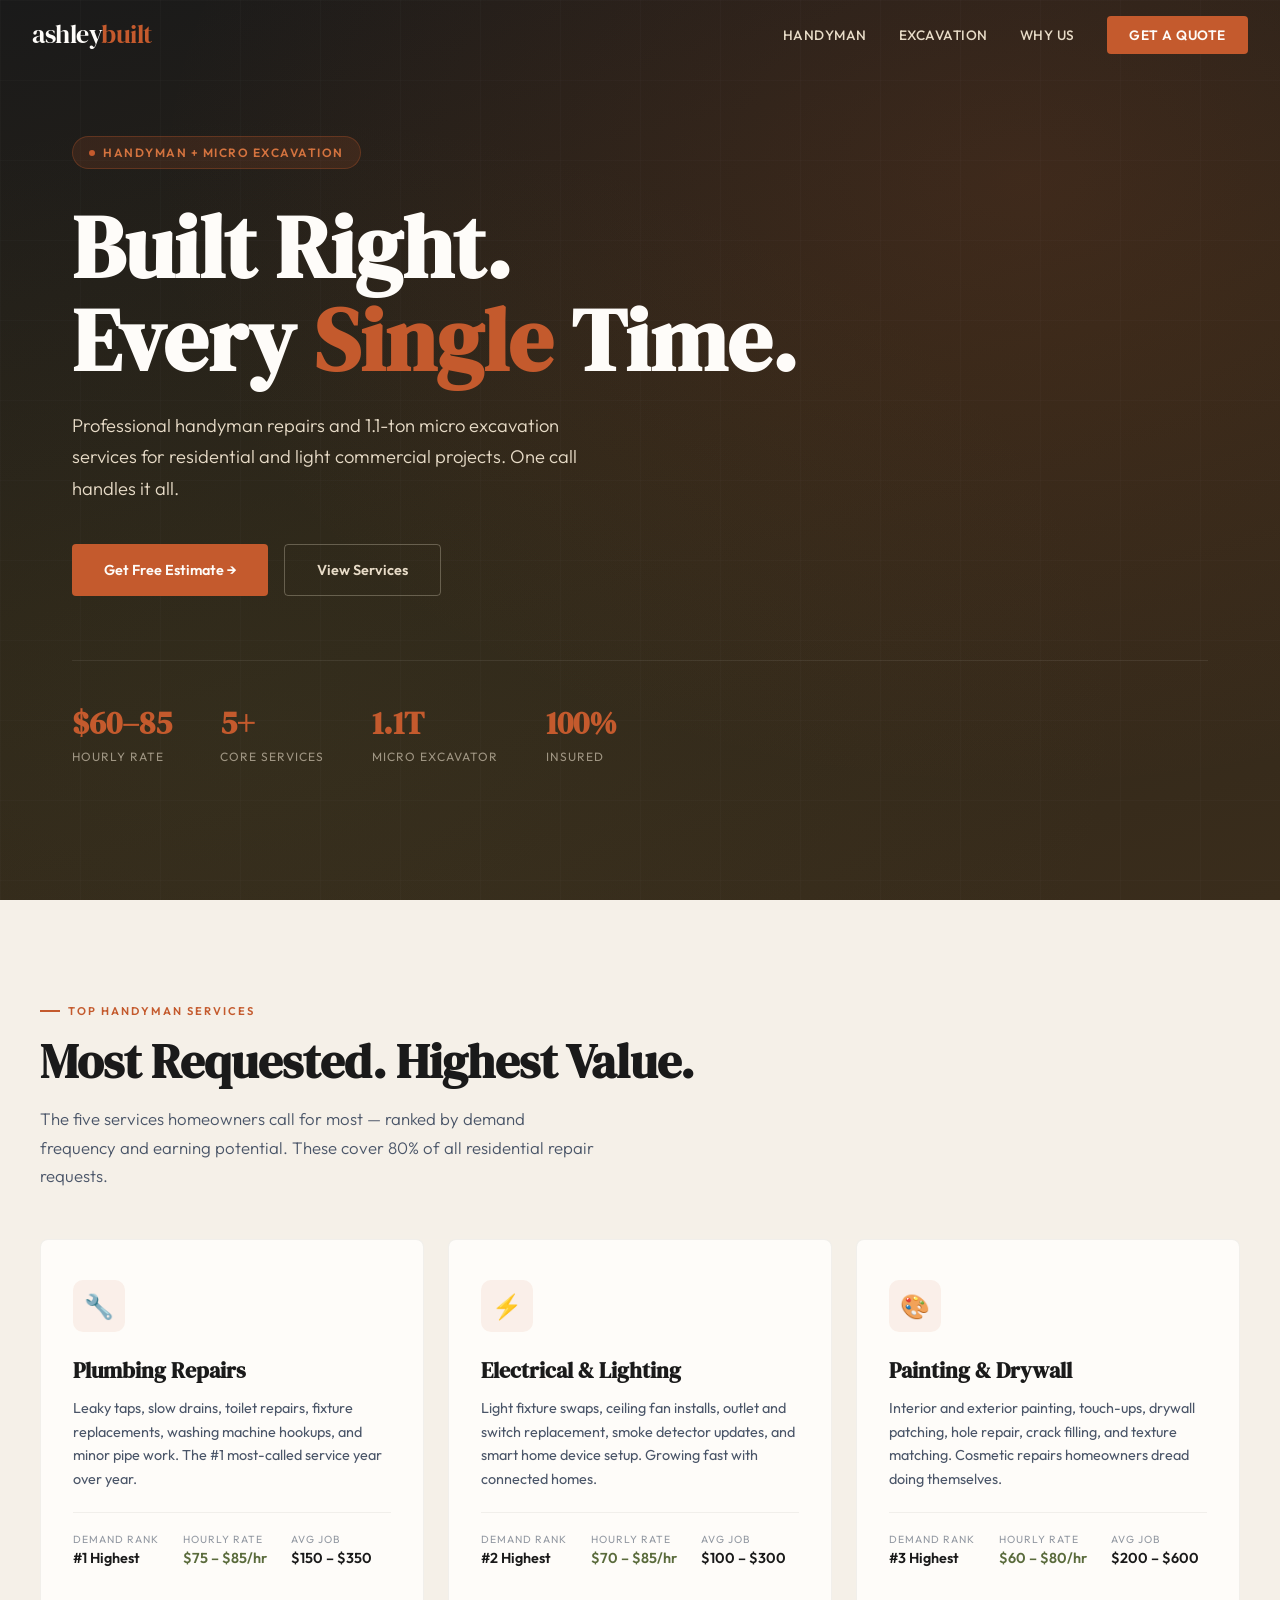
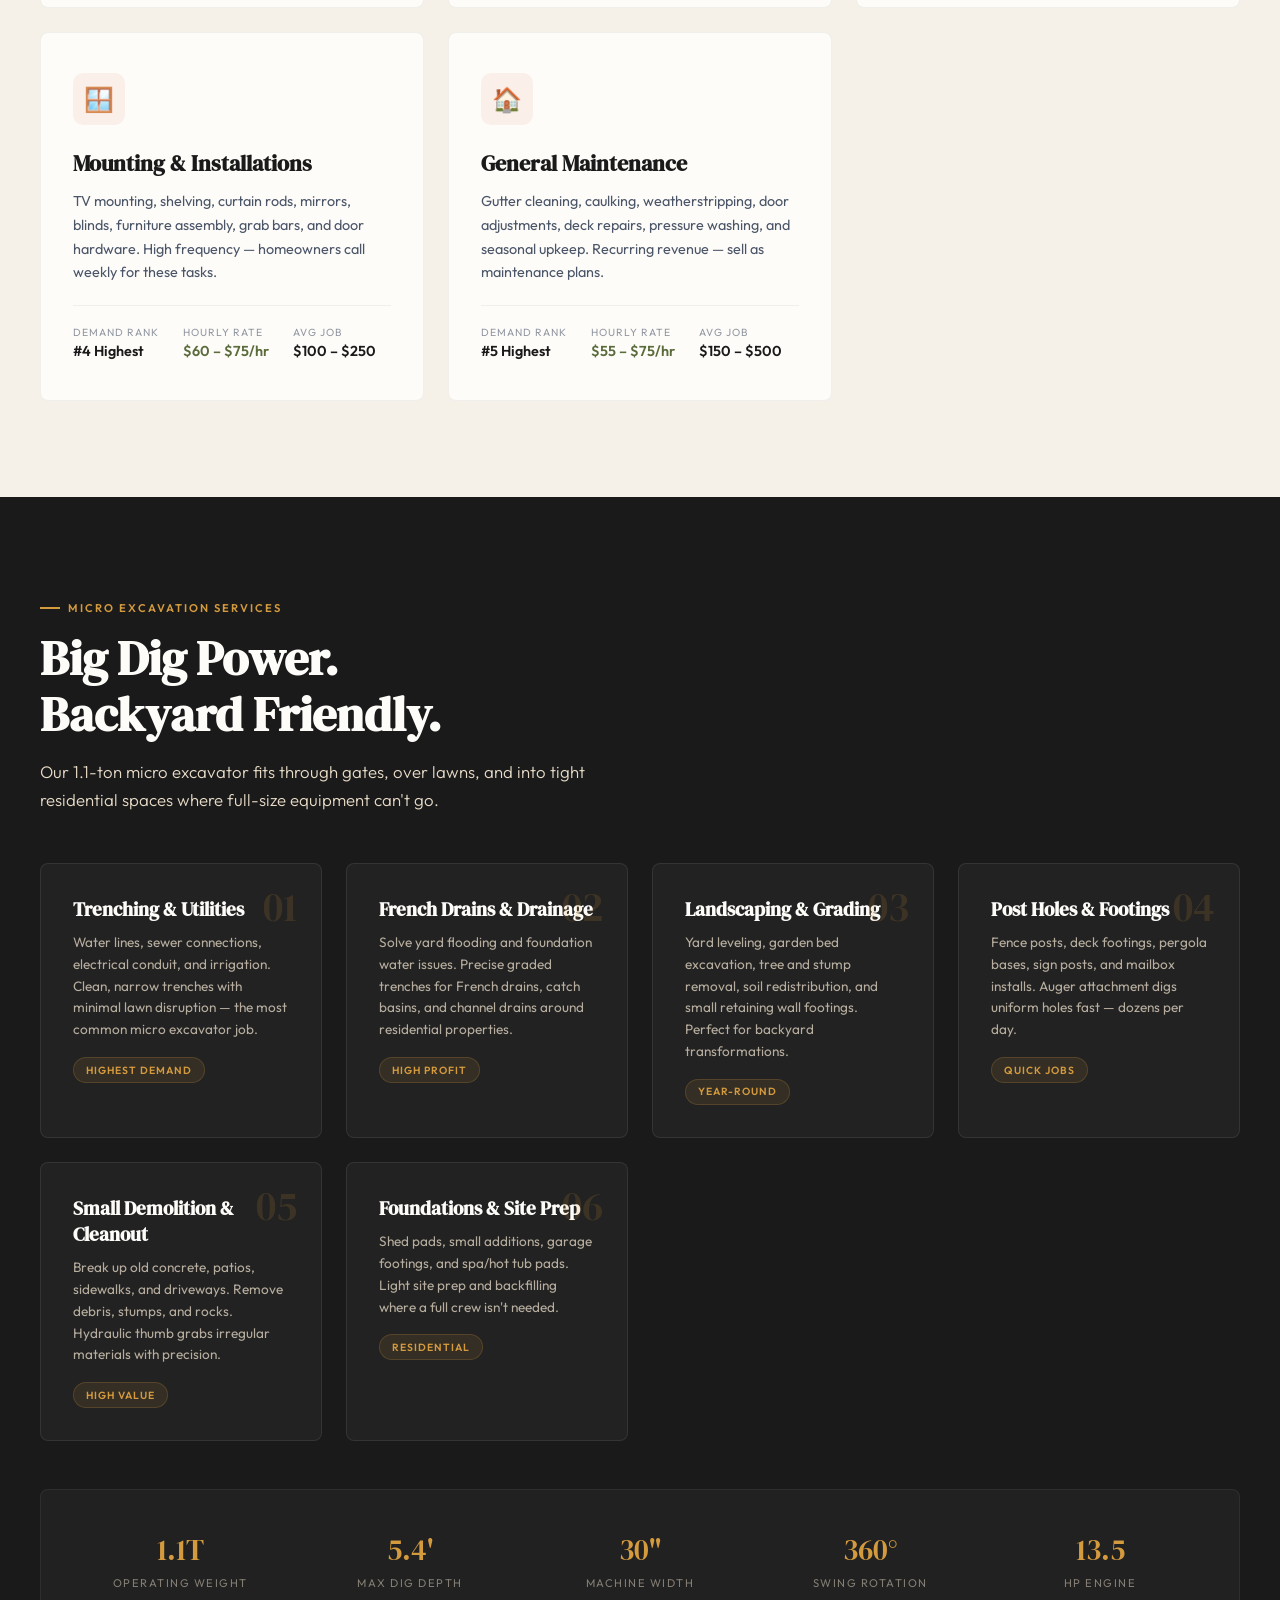
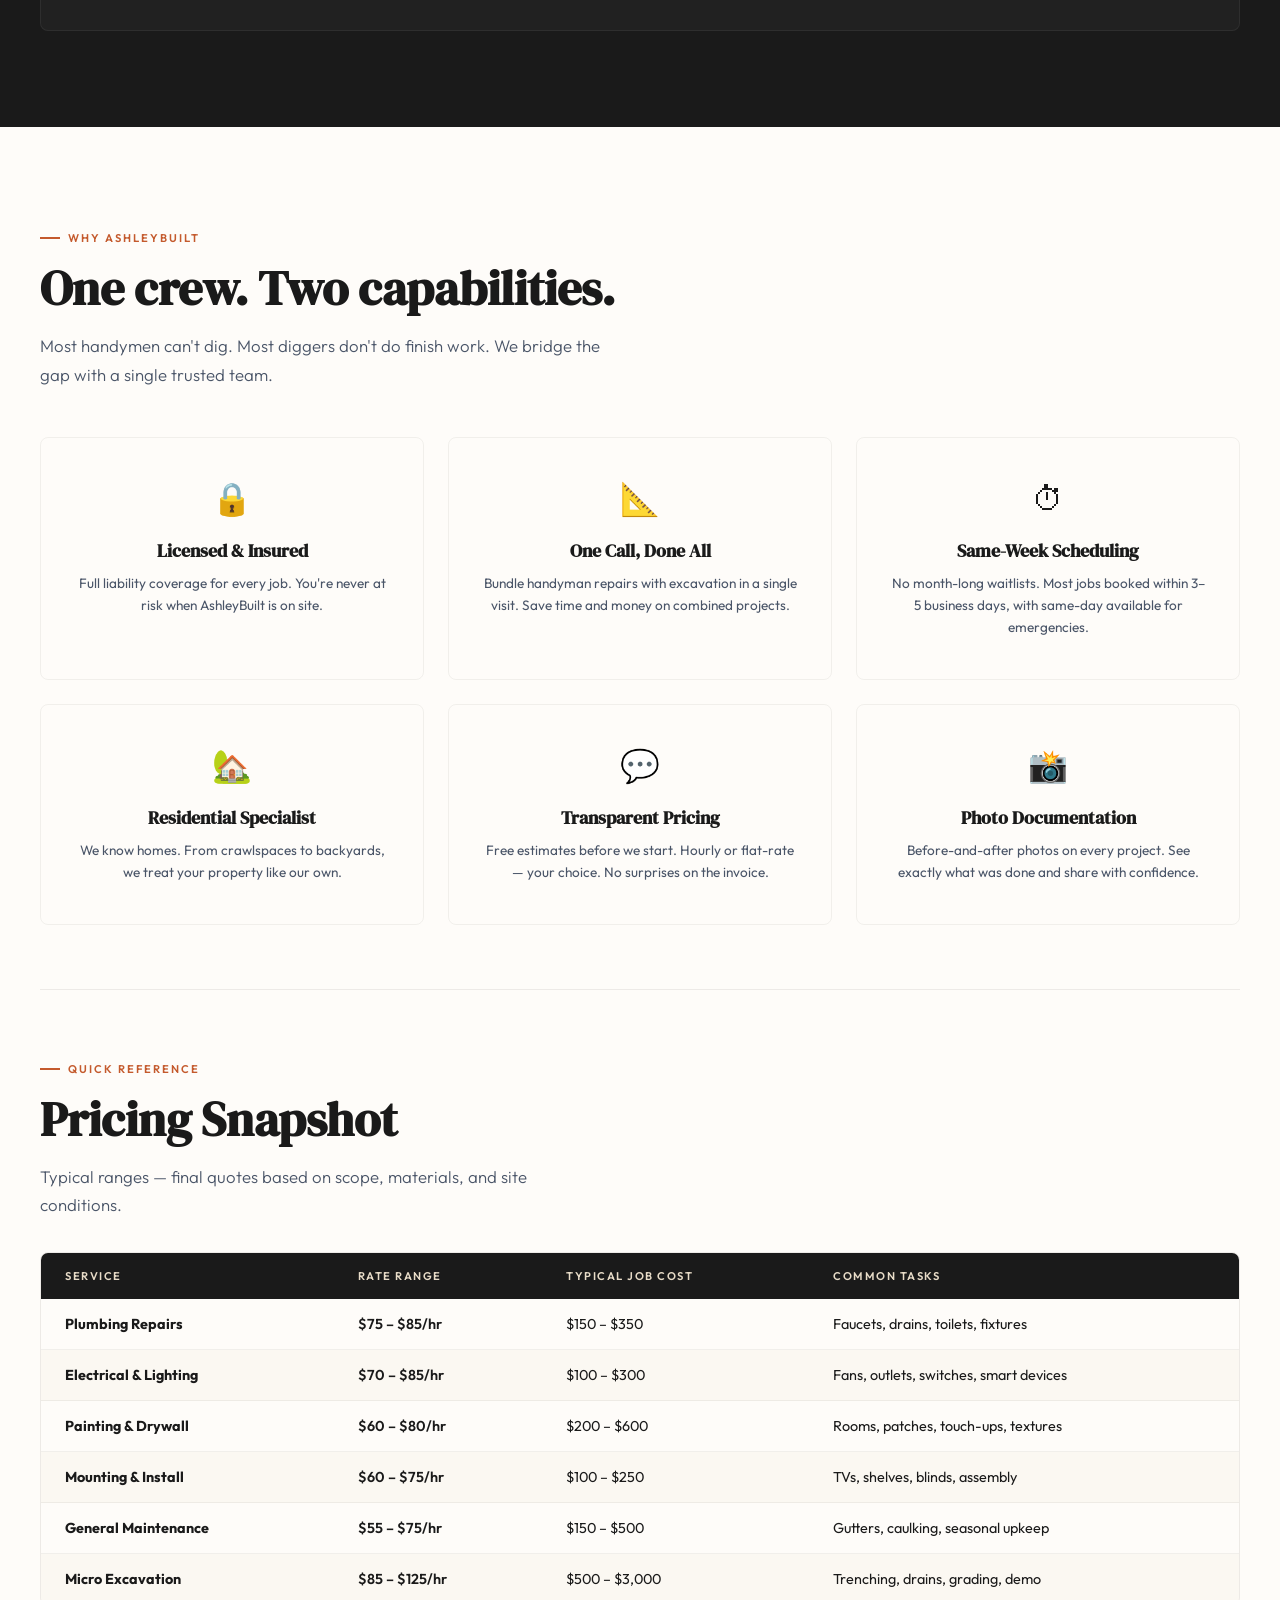
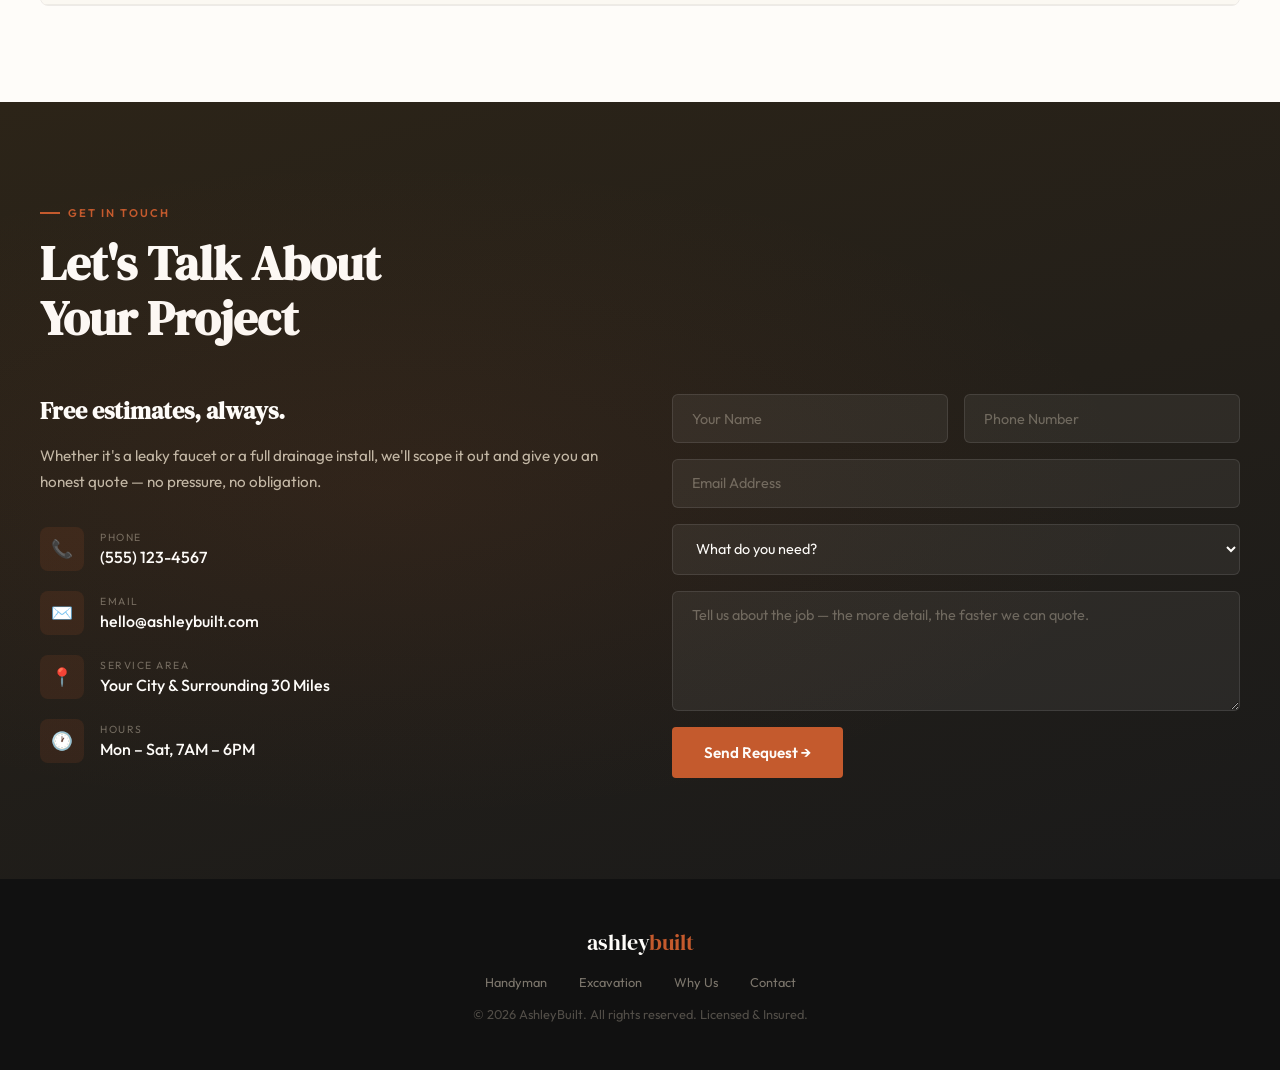
==== ashleybuilt-website.html @ 00ec0754 "Create ashleybuilt-website.html" ====
<!DOCTYPE html>
<html lang="en">
<head>
<meta charset="UTF-8">
<meta name="viewport" content="width=device-width, initial-scale=1.0">
<title>AshleyBuilt — Handyman & Micro Excavation</title>
<link rel="preconnect" href="https://fonts.googleapis.com">
<link href="https://fonts.googleapis.com/css2?family=DM+Serif+Display&family=Outfit:wght@300;400;500;600;700&display=swap" rel="stylesheet">
<style>
:root {
  --coal: #1a1a1a;
  --bark: #2c2418;
  --sand: #e8dcc8;
  --cream: #f5f0e8;
  --rust: #c45a2d;
  --rust-light: #d4733f;
  --olive: #5a6b3c;
  --olive-light: #6d8047;
  --slate: #4a5568;
  --white: #fefcf9;
  --amber: #d49a3e;
}

* { margin: 0; padding: 0; box-sizing: border-box; }

html { scroll-behavior: smooth; }

body {
  font-family: 'Outfit', sans-serif;
  background: var(--white);
  color: var(--coal);
  overflow-x: hidden;
}

/* ─── NAV ─── */
nav {
  position: fixed;
  top: 0;
  left: 0;
  right: 0;
  z-index: 100;
  padding: 1rem 2rem;
  display: flex;
  justify-content: space-between;
  align-items: center;
  transition: all 0.4s ease;
  background: transparent;
}
nav.scrolled {
  background: rgba(26,26,26,0.95);
  backdrop-filter: blur(12px);
  padding: 0.7rem 2rem;
  box-shadow: 0 2px 20px rgba(0,0,0,0.3);
}
.logo {
  font-family: 'DM Serif Display', serif;
  font-size: 1.6rem;
  color: var(--white);
  text-decoration: none;
  letter-spacing: -0.5px;
}
.logo span { color: var(--rust); }
.nav-links {
  display: flex;
  gap: 2rem;
  list-style: none;
  align-items: center;
}
.nav-links a {
  color: var(--sand);
  text-decoration: none;
  font-size: 0.85rem;
  font-weight: 500;
  letter-spacing: 0.5px;
  text-transform: uppercase;
  transition: color 0.3s;
  position: relative;
}
.nav-links a::after {
  content: '';
  position: absolute;
  bottom: -4px;
  left: 0;
  width: 0;
  height: 2px;
  background: var(--rust);
  transition: width 0.3s;
}
.nav-links a:hover::after { width: 100%; }
.nav-links a:hover { color: var(--white); }
.nav-cta {
  background: var(--rust) !important;
  color: var(--white) !important;
  padding: 0.6rem 1.4rem;
  border-radius: 4px;
  font-weight: 600 !important;
  transition: background 0.3s !important;
}
.nav-cta:hover { background: var(--rust-light) !important; }
.nav-cta::after { display: none !important; }

.mobile-toggle {
  display: none;
  flex-direction: column;
  gap: 5px;
  cursor: pointer;
  z-index: 101;
}
.mobile-toggle span {
  width: 26px;
  height: 2px;
  background: var(--white);
  transition: all 0.3s;
}

/* ─── HERO ─── */
.hero {
  min-height: 100vh;
  background: linear-gradient(165deg, var(--coal) 0%, var(--bark) 50%, #3a2d1c 100%);
  display: flex;
  align-items: center;
  position: relative;
  overflow: hidden;
}
.hero::before {
  content: '';
  position: absolute;
  top: 0; left: 0; right: 0; bottom: 0;
  background:
    radial-gradient(ellipse at 80% 20%, rgba(196,90,45,0.15) 0%, transparent 60%),
    radial-gradient(ellipse at 20% 80%, rgba(90,107,60,0.1) 0%, transparent 60%);
}
.hero-grid-bg {
  position: absolute;
  top: 0; left: 0; right: 0; bottom: 0;
  background-image:
    linear-gradient(rgba(255,255,255,0.015) 1px, transparent 1px),
    linear-gradient(90deg, rgba(255,255,255,0.015) 1px, transparent 1px);
  background-size: 80px 80px;
}
.hero-content {
  position: relative;
  z-index: 2;
  max-width: 1200px;
  margin: 0 auto;
  padding: 0 2rem;
  width: 100%;
}
.hero-tag {
  display: inline-flex;
  align-items: center;
  gap: 0.5rem;
  background: rgba(196,90,45,0.15);
  border: 1px solid rgba(196,90,45,0.3);
  color: var(--rust-light);
  padding: 0.5rem 1rem;
  border-radius: 100px;
  font-size: 0.75rem;
  font-weight: 600;
  text-transform: uppercase;
  letter-spacing: 1.5px;
  margin-bottom: 2rem;
  animation: fadeUp 0.8s ease both;
}
.hero-tag::before {
  content: '';
  width: 6px;
  height: 6px;
  background: var(--rust);
  border-radius: 50%;
  animation: pulse 2s infinite;
}
@keyframes pulse {
  0%, 100% { opacity: 1; }
  50% { opacity: 0.4; }
}
.hero h1 {
  font-family: 'DM Serif Display', serif;
  font-size: clamp(3rem, 7vw, 5.5rem);
  color: var(--white);
  line-height: 1.05;
  margin-bottom: 1.5rem;
  animation: fadeUp 0.8s ease 0.15s both;
}
.hero h1 em {
  font-style: normal;
  color: var(--rust);
  position: relative;
}
.hero-sub {
  font-size: 1.15rem;
  color: var(--sand);
  max-width: 520px;
  line-height: 1.7;
  font-weight: 300;
  margin-bottom: 2.5rem;
  animation: fadeUp 0.8s ease 0.3s both;
}
.hero-actions {
  display: flex;
  gap: 1rem;
  flex-wrap: wrap;
  animation: fadeUp 0.8s ease 0.45s both;
}
.btn {
  padding: 1rem 2rem;
  border: none;
  border-radius: 4px;
  font-family: 'Outfit', sans-serif;
  font-size: 0.9rem;
  font-weight: 600;
  cursor: pointer;
  text-decoration: none;
  display: inline-flex;
  align-items: center;
  gap: 0.5rem;
  transition: all 0.3s;
}
.btn-primary {
  background: var(--rust);
  color: var(--white);
}
.btn-primary:hover { background: var(--rust-light); transform: translateY(-2px); }
.btn-outline {
  background: transparent;
  color: var(--sand);
  border: 1px solid rgba(232,220,200,0.3);
}
.btn-outline:hover { border-color: var(--sand); background: rgba(232,220,200,0.06); }

.hero-stats {
  display: flex;
  gap: 3rem;
  margin-top: 4rem;
  padding-top: 2.5rem;
  border-top: 1px solid rgba(255,255,255,0.08);
  animation: fadeUp 0.8s ease 0.6s both;
}
.hero-stat h3 {
  font-family: 'DM Serif Display', serif;
  font-size: 2rem;
  color: var(--rust);
}
.hero-stat p {
  font-size: 0.75rem;
  color: rgba(232,220,200,0.6);
  text-transform: uppercase;
  letter-spacing: 1px;
  margin-top: 0.25rem;
}

@keyframes fadeUp {
  from { opacity: 0; transform: translateY(30px); }
  to { opacity: 1; transform: translateY(0); }
}

/* ─── SECTION BASE ─── */
section { padding: 6rem 2rem; }
.container { max-width: 1200px; margin: 0 auto; }
.section-tag {
  display: inline-flex;
  align-items: center;
  gap: 0.5rem;
  font-size: 0.7rem;
  font-weight: 600;
  letter-spacing: 2px;
  text-transform: uppercase;
  color: var(--rust);
  margin-bottom: 1rem;
}
.section-tag::before {
  content: '';
  width: 20px;
  height: 2px;
  background: var(--rust);
}
.section-title {
  font-family: 'DM Serif Display', serif;
  font-size: clamp(2rem, 4vw, 3rem);
  color: var(--coal);
  margin-bottom: 1rem;
  line-height: 1.15;
}
.section-subtitle {
  font-size: 1.05rem;
  color: var(--slate);
  max-width: 560px;
  line-height: 1.7;
  font-weight: 300;
}

/* ─── PAGE 2: HANDYMAN SERVICES ─── */
#handyman { background: var(--cream); }
.services-grid {
  display: grid;
  grid-template-columns: repeat(auto-fit, minmax(340px, 1fr));
  gap: 1.5rem;
  margin-top: 3rem;
}
.service-card {
  background: var(--white);
  border-radius: 8px;
  padding: 2.5rem 2rem;
  border: 1px solid rgba(44,36,24,0.06);
  transition: all 0.4s ease;
  position: relative;
  overflow: hidden;
}
.service-card::before {
  content: '';
  position: absolute;
  top: 0;
  left: 0;
  width: 4px;
  height: 0;
  background: var(--rust);
  transition: height 0.4s ease;
}
.service-card:hover::before { height: 100%; }
.service-card:hover {
  transform: translateY(-4px);
  box-shadow: 0 12px 40px rgba(44,36,24,0.08);
}
.service-icon {
  width: 52px;
  height: 52px;
  background: rgba(196,90,45,0.08);
  border-radius: 10px;
  display: flex;
  align-items: center;
  justify-content: center;
  font-size: 1.5rem;
  margin-bottom: 1.5rem;
}
.service-card h3 {
  font-family: 'DM Serif Display', serif;
  font-size: 1.35rem;
  margin-bottom: 0.75rem;
  color: var(--coal);
}
.service-card p {
  font-size: 0.9rem;
  color: var(--slate);
  line-height: 1.65;
  margin-bottom: 1.25rem;
}
.service-meta {
  display: flex;
  gap: 1.5rem;
  padding-top: 1.25rem;
  border-top: 1px solid rgba(44,36,24,0.06);
  flex-wrap: wrap;
}
.service-meta-item {
  display: flex;
  flex-direction: column;
}
.service-meta-item .label {
  font-size: 0.65rem;
  text-transform: uppercase;
  letter-spacing: 1px;
  color: rgba(74,85,104,0.6);
  margin-bottom: 0.2rem;
}
.service-meta-item .value {
  font-weight: 600;
  font-size: 0.9rem;
  color: var(--coal);
}
.service-meta-item .value.highlight {
  color: var(--olive);
}

/* ─── PAGE 3: EXCAVATION ─── */
#excavation { background: var(--coal); }
#excavation .section-tag { color: var(--amber); }
#excavation .section-tag::before { background: var(--amber); }
#excavation .section-title { color: var(--white); }
#excavation .section-subtitle { color: var(--sand); }

.excavation-grid {
  display: grid;
  grid-template-columns: repeat(auto-fit, minmax(280px, 1fr));
  gap: 1.5rem;
  margin-top: 3rem;
}
.exc-card {
  background: rgba(255,255,255,0.04);
  border: 1px solid rgba(255,255,255,0.08);
  border-radius: 8px;
  padding: 2rem;
  transition: all 0.4s ease;
  position: relative;
}
.exc-card:hover {
  background: rgba(255,255,255,0.07);
  border-color: rgba(212,154,62,0.3);
  transform: translateY(-3px);
}
.exc-card .exc-num {
  font-family: 'DM Serif Display', serif;
  font-size: 2.5rem;
  color: rgba(212,154,62,0.15);
  position: absolute;
  top: 1rem;
  right: 1.5rem;
}
.exc-card h3 {
  font-family: 'DM Serif Display', serif;
  font-size: 1.2rem;
  color: var(--white);
  margin-bottom: 0.65rem;
}
.exc-card p {
  font-size: 0.85rem;
  color: var(--sand);
  line-height: 1.6;
  opacity: 0.75;
  margin-bottom: 1rem;
}
.exc-tag {
  display: inline-block;
  font-size: 0.65rem;
  font-weight: 600;
  text-transform: uppercase;
  letter-spacing: 1px;
  color: var(--amber);
  background: rgba(212,154,62,0.1);
  padding: 0.35rem 0.75rem;
  border-radius: 100px;
  border: 1px solid rgba(212,154,62,0.2);
}
.machine-specs {
  margin-top: 3rem;
  background: rgba(255,255,255,0.03);
  border: 1px solid rgba(255,255,255,0.06);
  border-radius: 8px;
  padding: 2.5rem;
  display: grid;
  grid-template-columns: repeat(auto-fit, minmax(160px, 1fr));
  gap: 2rem;
}
.spec-item { text-align: center; }
.spec-item .spec-val {
  font-family: 'DM Serif Display', serif;
  font-size: 1.8rem;
  color: var(--amber);
  margin-bottom: 0.35rem;
}
.spec-item .spec-label {
  font-size: 0.7rem;
  text-transform: uppercase;
  letter-spacing: 1.5px;
  color: rgba(232,220,200,0.5);
}

/* ─── PAGE 4: WHY US ─── */
#why { background: var(--white); }
.why-grid {
  display: grid;
  grid-template-columns: repeat(3, 1fr);
  gap: 1.5rem;
  margin-top: 3rem;
}
.why-card {
  padding: 2.5rem 2rem;
  border-radius: 8px;
  border: 1px solid rgba(44,36,24,0.06);
  text-align: center;
  transition: all 0.3s;
}
.why-card:hover {
  border-color: rgba(196,90,45,0.15);
  box-shadow: 0 8px 30px rgba(44,36,24,0.05);
}
.why-icon {
  font-size: 2rem;
  margin-bottom: 1.25rem;
}
.why-card h3 {
  font-family: 'DM Serif Display', serif;
  font-size: 1.15rem;
  margin-bottom: 0.65rem;
}
.why-card p {
  font-size: 0.85rem;
  color: var(--slate);
  line-height: 1.6;
}

/* ─── PRICING SNAPSHOT ─── */
.pricing-row {
  margin-top: 4rem;
  padding-top: 4rem;
  border-top: 1px solid rgba(44,36,24,0.08);
}
.pricing-table {
  width: 100%;
  border-collapse: separate;
  border-spacing: 0;
  margin-top: 2rem;
  border-radius: 8px;
  overflow: hidden;
  border: 1px solid rgba(44,36,24,0.08);
}
.pricing-table thead {
  background: var(--coal);
}
.pricing-table th {
  padding: 1rem 1.5rem;
  color: var(--sand);
  font-size: 0.7rem;
  text-transform: uppercase;
  letter-spacing: 1.5px;
  font-weight: 600;
  text-align: left;
}
.pricing-table td {
  padding: 1rem 1.5rem;
  font-size: 0.9rem;
  border-bottom: 1px solid rgba(44,36,24,0.06);
  color: var(--coal);
}
.pricing-table tbody tr:nth-child(even) {
  background: rgba(232,220,200,0.15);
}
.pricing-table tbody tr:hover {
  background: rgba(196,90,45,0.04);
}
.price-val {
  font-weight: 600;
  color: var(--rust);
}

/* ─── PAGE 5: CONTACT ─── */
#contact {
  background: linear-gradient(165deg, var(--bark) 0%, var(--coal) 100%);
  position: relative;
}
#contact::before {
  content: '';
  position: absolute;
  top: 0; left: 0; right: 0; bottom: 0;
  background: radial-gradient(ellipse at 30% 50%, rgba(196,90,45,0.08) 0%, transparent 60%);
}
.contact-grid {
  display: grid;
  grid-template-columns: 1fr 1fr;
  gap: 4rem;
  position: relative;
  z-index: 2;
  margin-top: 3rem;
}
.contact-info h3 {
  font-family: 'DM Serif Display', serif;
  font-size: 1.5rem;
  color: var(--white);
  margin-bottom: 1rem;
}
.contact-info p {
  color: var(--sand);
  font-size: 0.95rem;
  line-height: 1.7;
  opacity: 0.8;
  margin-bottom: 2rem;
}
.contact-detail {
  display: flex;
  align-items: center;
  gap: 1rem;
  margin-bottom: 1.25rem;
}
.contact-detail-icon {
  width: 44px;
  height: 44px;
  background: rgba(196,90,45,0.12);
  border-radius: 8px;
  display: flex;
  align-items: center;
  justify-content: center;
  font-size: 1.1rem;
  flex-shrink: 0;
}
.contact-detail-text .cd-label {
  font-size: 0.65rem;
  text-transform: uppercase;
  letter-spacing: 1.5px;
  color: rgba(232,220,200,0.4);
}
.contact-detail-text .cd-value {
  color: var(--white);
  font-weight: 500;
  font-size: 1rem;
  margin-top: 0.15rem;
}
.contact-form {
  display: flex;
  flex-direction: column;
  gap: 1rem;
}
.form-row { display: flex; gap: 1rem; }
.form-row > * { flex: 1; }
.contact-form input,
.contact-form textarea,
.contact-form select {
  width: 100%;
  padding: 0.9rem 1.2rem;
  background: rgba(255,255,255,0.06);
  border: 1px solid rgba(255,255,255,0.1);
  border-radius: 6px;
  color: var(--white);
  font-family: 'Outfit', sans-serif;
  font-size: 0.9rem;
  transition: all 0.3s;
  outline: none;
}
.contact-form input::placeholder,
.contact-form textarea::placeholder {
  color: rgba(232,220,200,0.35);
}
.contact-form input:focus,
.contact-form textarea:focus,
.contact-form select:focus {
  border-color: var(--rust);
  background: rgba(255,255,255,0.08);
}
.contact-form textarea { min-height: 120px; resize: vertical; }
.contact-form select option { background: var(--coal); color: var(--white); }
.btn-submit {
  background: var(--rust);
  color: var(--white);
  border: none;
  padding: 1rem 2rem;
  border-radius: 4px;
  font-family: 'Outfit', sans-serif;
  font-size: 0.95rem;
  font-weight: 600;
  cursor: pointer;
  transition: all 0.3s;
  align-self: flex-start;
}
.btn-submit:hover { background: var(--rust-light); transform: translateY(-2px); }

/* ─── FOOTER ─── */
footer {
  background: #111;
  padding: 3rem 2rem;
  text-align: center;
}
.footer-logo {
  font-family: 'DM Serif Display', serif;
  font-size: 1.4rem;
  color: var(--white);
  margin-bottom: 0.75rem;
}
.footer-logo span { color: var(--rust); }
footer p {
  color: rgba(232,220,200,0.3);
  font-size: 0.8rem;
}
.footer-links {
  display: flex;
  justify-content: center;
  gap: 2rem;
  margin: 1rem 0;
}
.footer-links a {
  color: rgba(232,220,200,0.5);
  text-decoration: none;
  font-size: 0.8rem;
  transition: color 0.3s;
}
.footer-links a:hover { color: var(--rust); }

/* ─── RESPONSIVE ─── */
@media (max-width: 768px) {
  .nav-links { display: none; }
  .mobile-toggle { display: flex; }
  .nav-links.open {
    display: flex;
    flex-direction: column;
    position: fixed;
    top: 0; left: 0; right: 0; bottom: 0;
    background: rgba(26,26,26,0.97);
    justify-content: center;
    align-items: center;
    gap: 2rem;
    z-index: 100;
  }
  .hero-stats { gap: 1.5rem; flex-wrap: wrap; }
  .services-grid { grid-template-columns: 1fr; }
  .why-grid { grid-template-columns: 1fr; }
  .contact-grid { grid-template-columns: 1fr; gap: 2rem; }
  .form-row { flex-direction: column; }
  .pricing-table { font-size: 0.8rem; }
  .pricing-table th, .pricing-table td { padding: 0.7rem 0.8rem; }
  .machine-specs { grid-template-columns: repeat(2, 1fr); }
}
</style>
</head>
<body>

<!-- ═══ NAV ═══ -->
<nav id="navbar">
  <a href="#" class="logo">ashley<span>built</span></a>
  <ul class="nav-links" id="navLinks">
    <li><a href="#handyman">Handyman</a></li>
    <li><a href="#excavation">Excavation</a></li>
    <li><a href="#why">Why Us</a></li>
    <li><a href="#contact" class="nav-cta">Get a Quote</a></li>
  </ul>
  <div class="mobile-toggle" id="mobileToggle" onclick="document.getElementById('navLinks').classList.toggle('open')">
    <span></span><span></span><span></span>
  </div>
</nav>

<!-- ═══ PAGE 1: HERO ═══ -->
<section class="hero" id="home">
  <div class="hero-grid-bg"></div>
  <div class="hero-content">
    <div class="hero-tag">Handyman + Micro Excavation</div>
    <h1>Built Right.<br>Every <em>Single</em> Time.</h1>
    <p class="hero-sub">Professional handyman repairs and 1.1-ton micro excavation services for residential and light commercial projects. One call handles it all.</p>
    <div class="hero-actions">
      <a href="#contact" class="btn btn-primary">Get Free Estimate →</a>
      <a href="#handyman" class="btn btn-outline">View Services</a>
    </div>
    <div class="hero-stats">
      <div class="hero-stat">
        <h3>$60–85</h3>
        <p>Hourly Rate</p>
      </div>
      <div class="hero-stat">
        <h3>5+</h3>
        <p>Core Services</p>
      </div>
      <div class="hero-stat">
        <h3>1.1T</h3>
        <p>Micro Excavator</p>
      </div>
      <div class="hero-stat">
        <h3>100%</h3>
        <p>Insured</p>
      </div>
    </div>
  </div>
</section>

<!-- ═══ PAGE 2: HANDYMAN SERVICES ═══ -->
<section id="handyman">
  <div class="container">
    <div class="section-tag">Top Handyman Services</div>
    <h2 class="section-title">Most Requested. Highest Value.</h2>
    <p class="section-subtitle">The five services homeowners call for most — ranked by demand frequency and earning potential. These cover 80% of all residential repair requests.</p>

    <div class="services-grid">

      <div class="service-card">
        <div class="service-icon">🔧</div>
        <h3>Plumbing Repairs</h3>
        <p>Leaky taps, slow drains, toilet repairs, fixture replacements, washing machine hookups, and minor pipe work. The #1 most-called service year over year.</p>
        <div class="service-meta">
          <div class="service-meta-item">
            <span class="label">Demand Rank</span>
            <span class="value">#1 Highest</span>
          </div>
          <div class="service-meta-item">
            <span class="label">Hourly Rate</span>
            <span class="value highlight">$75 – $85/hr</span>
          </div>
          <div class="service-meta-item">
            <span class="label">Avg Job</span>
            <span class="value">$150 – $350</span>
          </div>
        </div>
      </div>

      <div class="service-card">
        <div class="service-icon">⚡</div>
        <h3>Electrical & Lighting</h3>
        <p>Light fixture swaps, ceiling fan installs, outlet and switch replacement, smoke detector updates, and smart home device setup. Growing fast with connected homes.</p>
        <div class="service-meta">
          <div class="service-meta-item">
            <span class="label">Demand Rank</span>
            <span class="value">#2 Highest</span>
          </div>
          <div class="service-meta-item">
            <span class="label">Hourly Rate</span>
            <span class="value highlight">$70 – $85/hr</span>
          </div>
          <div class="service-meta-item">
            <span class="label">Avg Job</span>
            <span class="value">$100 – $300</span>
          </div>
        </div>
      </div>

      <div class="service-card">
        <div class="service-icon">🎨</div>
        <h3>Painting & Drywall</h3>
        <p>Interior and exterior painting, touch-ups, drywall patching, hole repair, crack filling, and texture matching. Cosmetic repairs homeowners dread doing themselves.</p>
        <div class="service-meta">
          <div class="service-meta-item">
            <span class="label">Demand Rank</span>
            <span class="value">#3 Highest</span>
          </div>
          <div class="service-meta-item">
            <span class="label">Hourly Rate</span>
            <span class="value highlight">$60 – $80/hr</span>
          </div>
          <div class="service-meta-item">
            <span class="label">Avg Job</span>
            <span class="value">$200 – $600</span>
          </div>
        </div>
      </div>

      <div class="service-card">
        <div class="service-icon">🪟</div>
        <h3>Mounting & Installations</h3>
        <p>TV mounting, shelving, curtain rods, mirrors, blinds, furniture assembly, grab bars, and door hardware. High frequency — homeowners call weekly for these tasks.</p>
        <div class="service-meta">
          <div class="service-meta-item">
            <span class="label">Demand Rank</span>
            <span class="value">#4 Highest</span>
          </div>
          <div class="service-meta-item">
            <span class="label">Hourly Rate</span>
            <span class="value highlight">$60 – $75/hr</span>
          </div>
          <div class="service-meta-item">
            <span class="label">Avg Job</span>
            <span class="value">$100 – $250</span>
          </div>
        </div>
      </div>

      <div class="service-card">
        <div class="service-icon">🏠</div>
        <h3>General Maintenance</h3>
        <p>Gutter cleaning, caulking, weatherstripping, door adjustments, deck repairs, pressure washing, and seasonal upkeep. Recurring revenue — sell as maintenance plans.</p>
        <div class="service-meta">
          <div class="service-meta-item">
            <span class="label">Demand Rank</span>
            <span class="value">#5 Highest</span>
          </div>
          <div class="service-meta-item">
            <span class="label">Hourly Rate</span>
            <span class="value highlight">$55 – $75/hr</span>
          </div>
          <div class="service-meta-item">
            <span class="label">Avg Job</span>
            <span class="value">$150 – $500</span>
          </div>
        </div>
      </div>

    </div>
  </div>
</section>

<!-- ═══ PAGE 3: EXCAVATION ═══ -->
<section id="excavation">
  <div class="container">
    <div class="section-tag">Micro Excavation Services</div>
    <h2 class="section-title">Big Dig Power.<br>Backyard Friendly.</h2>
    <p class="section-subtitle">Our 1.1-ton micro excavator fits through gates, over lawns, and into tight residential spaces where full-size equipment can't go.</p>

    <div class="excavation-grid">
      <div class="exc-card">
        <span class="exc-num">01</span>
        <h3>Trenching & Utilities</h3>
        <p>Water lines, sewer connections, electrical conduit, and irrigation. Clean, narrow trenches with minimal lawn disruption — the most common micro excavator job.</p>
        <span class="exc-tag">Highest demand</span>
      </div>
      <div class="exc-card">
        <span class="exc-num">02</span>
        <h3>French Drains & Drainage</h3>
        <p>Solve yard flooding and foundation water issues. Precise graded trenches for French drains, catch basins, and channel drains around residential properties.</p>
        <span class="exc-tag">High profit</span>
      </div>
      <div class="exc-card">
        <span class="exc-num">03</span>
        <h3>Landscaping & Grading</h3>
        <p>Yard leveling, garden bed excavation, tree and stump removal, soil redistribution, and small retaining wall footings. Perfect for backyard transformations.</p>
        <span class="exc-tag">Year-round</span>
      </div>
      <div class="exc-card">
        <span class="exc-num">04</span>
        <h3>Post Holes & Footings</h3>
        <p>Fence posts, deck footings, pergola bases, sign posts, and mailbox installs. Auger attachment digs uniform holes fast — dozens per day.</p>
        <span class="exc-tag">Quick jobs</span>
      </div>
      <div class="exc-card">
        <span class="exc-num">05</span>
        <h3>Small Demolition & Cleanout</h3>
        <p>Break up old concrete, patios, sidewalks, and driveways. Remove debris, stumps, and rocks. Hydraulic thumb grabs irregular materials with precision.</p>
        <span class="exc-tag">High value</span>
      </div>
      <div class="exc-card">
        <span class="exc-num">06</span>
        <h3>Foundations & Site Prep</h3>
        <p>Shed pads, small additions, garage footings, and spa/hot tub pads. Light site prep and backfilling where a full crew isn't needed.</p>
        <span class="exc-tag">Residential</span>
      </div>
    </div>

    <div class="machine-specs">
      <div class="spec-item">
        <div class="spec-val">1.1T</div>
        <div class="spec-label">Operating Weight</div>
      </div>
      <div class="spec-item">
        <div class="spec-val">5.4'</div>
        <div class="spec-label">Max Dig Depth</div>
      </div>
      <div class="spec-item">
        <div class="spec-val">30"</div>
        <div class="spec-label">Machine Width</div>
      </div>
      <div class="spec-item">
        <div class="spec-val">360°</div>
        <div class="spec-label">Swing Rotation</div>
      </div>
      <div class="spec-item">
        <div class="spec-val">13.5</div>
        <div class="spec-label">HP Engine</div>
      </div>
    </div>
  </div>
</section>

<!-- ═══ PAGE 4: WHY US + PRICING ═══ -->
<section id="why">
  <div class="container">
    <div class="section-tag">Why AshleyBuilt</div>
    <h2 class="section-title">One crew. Two capabilities.</h2>
    <p class="section-subtitle">Most handymen can't dig. Most diggers don't do finish work. We bridge the gap with a single trusted team.</p>

    <div class="why-grid">
      <div class="why-card">
        <div class="why-icon">🔒</div>
        <h3>Licensed & Insured</h3>
        <p>Full liability coverage for every job. You're never at risk when AshleyBuilt is on site.</p>
      </div>
      <div class="why-card">
        <div class="why-icon">📐</div>
        <h3>One Call, Done All</h3>
        <p>Bundle handyman repairs with excavation in a single visit. Save time and money on combined projects.</p>
      </div>
      <div class="why-card">
        <div class="why-icon">⏱</div>
        <h3>Same-Week Scheduling</h3>
        <p>No month-long waitlists. Most jobs booked within 3–5 business days, with same-day available for emergencies.</p>
      </div>
      <div class="why-card">
        <div class="why-icon">🏡</div>
        <h3>Residential Specialist</h3>
        <p>We know homes. From crawlspaces to backyards, we treat your property like our own.</p>
      </div>
      <div class="why-card">
        <div class="why-icon">💬</div>
        <h3>Transparent Pricing</h3>
        <p>Free estimates before we start. Hourly or flat-rate — your choice. No surprises on the invoice.</p>
      </div>
      <div class="why-card">
        <div class="why-icon">📸</div>
        <h3>Photo Documentation</h3>
        <p>Before-and-after photos on every project. See exactly what was done and share with confidence.</p>
      </div>
    </div>

    <!-- Pricing Snapshot -->
    <div class="pricing-row">
      <div class="section-tag">Quick Reference</div>
      <h2 class="section-title">Pricing Snapshot</h2>
      <p class="section-subtitle">Typical ranges — final quotes based on scope, materials, and site conditions.</p>
      <table class="pricing-table">
        <thead>
          <tr>
            <th>Service</th>
            <th>Rate Range</th>
            <th>Typical Job Cost</th>
            <th>Common Tasks</th>
          </tr>
        </thead>
        <tbody>
          <tr>
            <td><strong>Plumbing Repairs</strong></td>
            <td class="price-val">$75 – $85/hr</td>
            <td>$150 – $350</td>
            <td>Faucets, drains, toilets, fixtures</td>
          </tr>
          <tr>
            <td><strong>Electrical & Lighting</strong></td>
            <td class="price-val">$70 – $85/hr</td>
            <td>$100 – $300</td>
            <td>Fans, outlets, switches, smart devices</td>
          </tr>
          <tr>
            <td><strong>Painting & Drywall</strong></td>
            <td class="price-val">$60 – $80/hr</td>
            <td>$200 – $600</td>
            <td>Rooms, patches, touch-ups, textures</td>
          </tr>
          <tr>
            <td><strong>Mounting & Install</strong></td>
            <td class="price-val">$60 – $75/hr</td>
            <td>$100 – $250</td>
            <td>TVs, shelves, blinds, assembly</td>
          </tr>
          <tr>
            <td><strong>General Maintenance</strong></td>
            <td class="price-val">$55 – $75/hr</td>
            <td>$150 – $500</td>
            <td>Gutters, caulking, seasonal upkeep</td>
          </tr>
          <tr>
            <td><strong>Micro Excavation</strong></td>
            <td class="price-val">$85 – $125/hr</td>
            <td>$500 – $3,000</td>
            <td>Trenching, drains, grading, demo</td>
          </tr>
        </tbody>
      </table>
    </div>
  </div>
</section>

<!-- ═══ PAGE 5: CONTACT ═══ -->
<section id="contact">
  <div class="container">
    <div class="section-tag" style="color: var(--rust);">Get In Touch</div>
    <h2 class="section-title" style="color: var(--white);">Let's Talk About<br>Your Project</h2>

    <div class="contact-grid">
      <div class="contact-info">
        <h3>Free estimates, always.</h3>
        <p>Whether it's a leaky faucet or a full drainage install, we'll scope it out and give you an honest quote — no pressure, no obligation.</p>

        <div class="contact-detail">
          <div class="contact-detail-icon">📞</div>
          <div class="contact-detail-text">
            <div class="cd-label">Phone</div>
            <div class="cd-value">(555) 123-4567</div>
          </div>
        </div>
        <div class="contact-detail">
          <div class="contact-detail-icon">✉️</div>
          <div class="contact-detail-text">
            <div class="cd-label">Email</div>
            <div class="cd-value">hello@ashleybuilt.com</div>
          </div>
        </div>
        <div class="contact-detail">
          <div class="contact-detail-icon">📍</div>
          <div class="contact-detail-text">
            <div class="cd-label">Service Area</div>
            <div class="cd-value">Your City & Surrounding 30 Miles</div>
          </div>
        </div>
        <div class="contact-detail">
          <div class="contact-detail-icon">🕐</div>
          <div class="contact-detail-text">
            <div class="cd-label">Hours</div>
            <div class="cd-value">Mon – Sat, 7AM – 6PM</div>
          </div>
        </div>
      </div>

      <div class="contact-form">
        <div class="form-row">
          <input type="text" placeholder="Your Name" />
          <input type="tel" placeholder="Phone Number" />
        </div>
        <input type="email" placeholder="Email Address" />
        <select>
          <option value="" disabled selected>What do you need?</option>
          <option>Plumbing Repair</option>
          <option>Electrical / Lighting</option>
          <option>Painting / Drywall</option>
          <option>Mounting / Installation</option>
          <option>General Maintenance</option>
          <option>Micro Excavation — Trenching</option>
          <option>Micro Excavation — Drainage</option>
          <option>Micro Excavation — Landscaping</option>
          <option>Micro Excavation — Demolition</option>
          <option>Other / Multiple Services</option>
        </select>
        <textarea placeholder="Tell us about the job — the more detail, the faster we can quote."></textarea>
        <button class="btn-submit">Send Request →</button>
      </div>
    </div>
  </div>
</section>

<!-- ═══ FOOTER ═══ -->
<footer>
  <div class="footer-logo">ashley<span>built</span></div>
  <div class="footer-links">
    <a href="#handyman">Handyman</a>
    <a href="#excavation">Excavation</a>
    <a href="#why">Why Us</a>
    <a href="#contact">Contact</a>
  </div>
  <p>© 2026 AshleyBuilt. All rights reserved. Licensed & Insured.</p>
</footer>

<script>
// Nav scroll effect
const nav = document.getElementById('navbar');
window.addEventListener('scroll', () => {
  nav.classList.toggle('scrolled', window.scrollY > 50);
});

// Smooth scroll for nav links
document.querySelectorAll('a[href^="#"]').forEach(a => {
  a.addEventListener('click', e => {
    e.preventDefault();
    const target = document.querySelector(a.getAttribute('href'));
    if (target) {
      target.scrollIntoView({ behavior: 'smooth' });
      document.getElementById('navLinks').classList.remove('open');
    }
  });
});

// Animate on scroll
const observer = new IntersectionObserver((entries) => {
  entries.forEach(entry => {
    if (entry.isIntersecting) {
      entry.target.style.opacity = '1';
      entry.target.style.transform = 'translateY(0)';
    }
  });
}, { threshold: 0.1 });

document.querySelectorAll('.service-card, .exc-card, .why-card').forEach(el => {
  el.style.opacity = '0';
  el.style.transform = 'translateY(20px)';
  el.style.transition = 'all 0.6s ease';
  observer.observe(el);
});
</script>

</body>
</html>
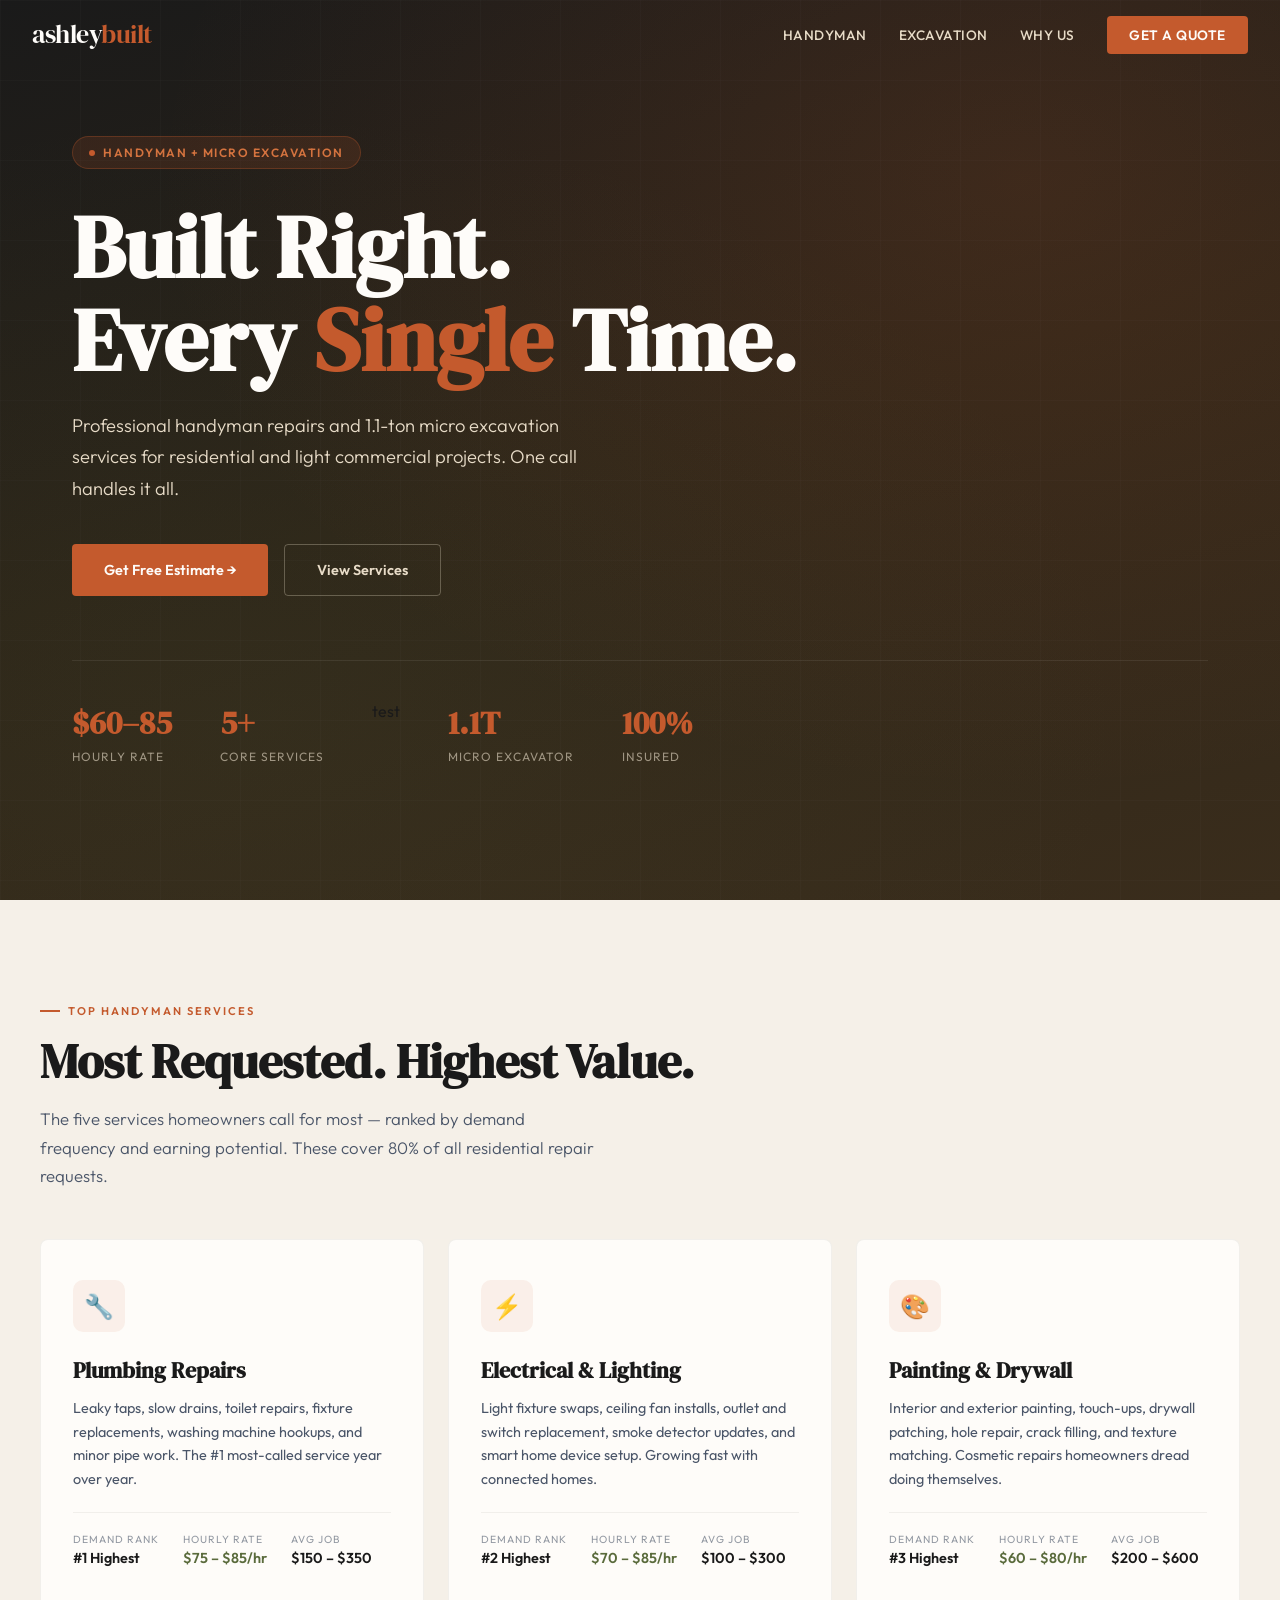
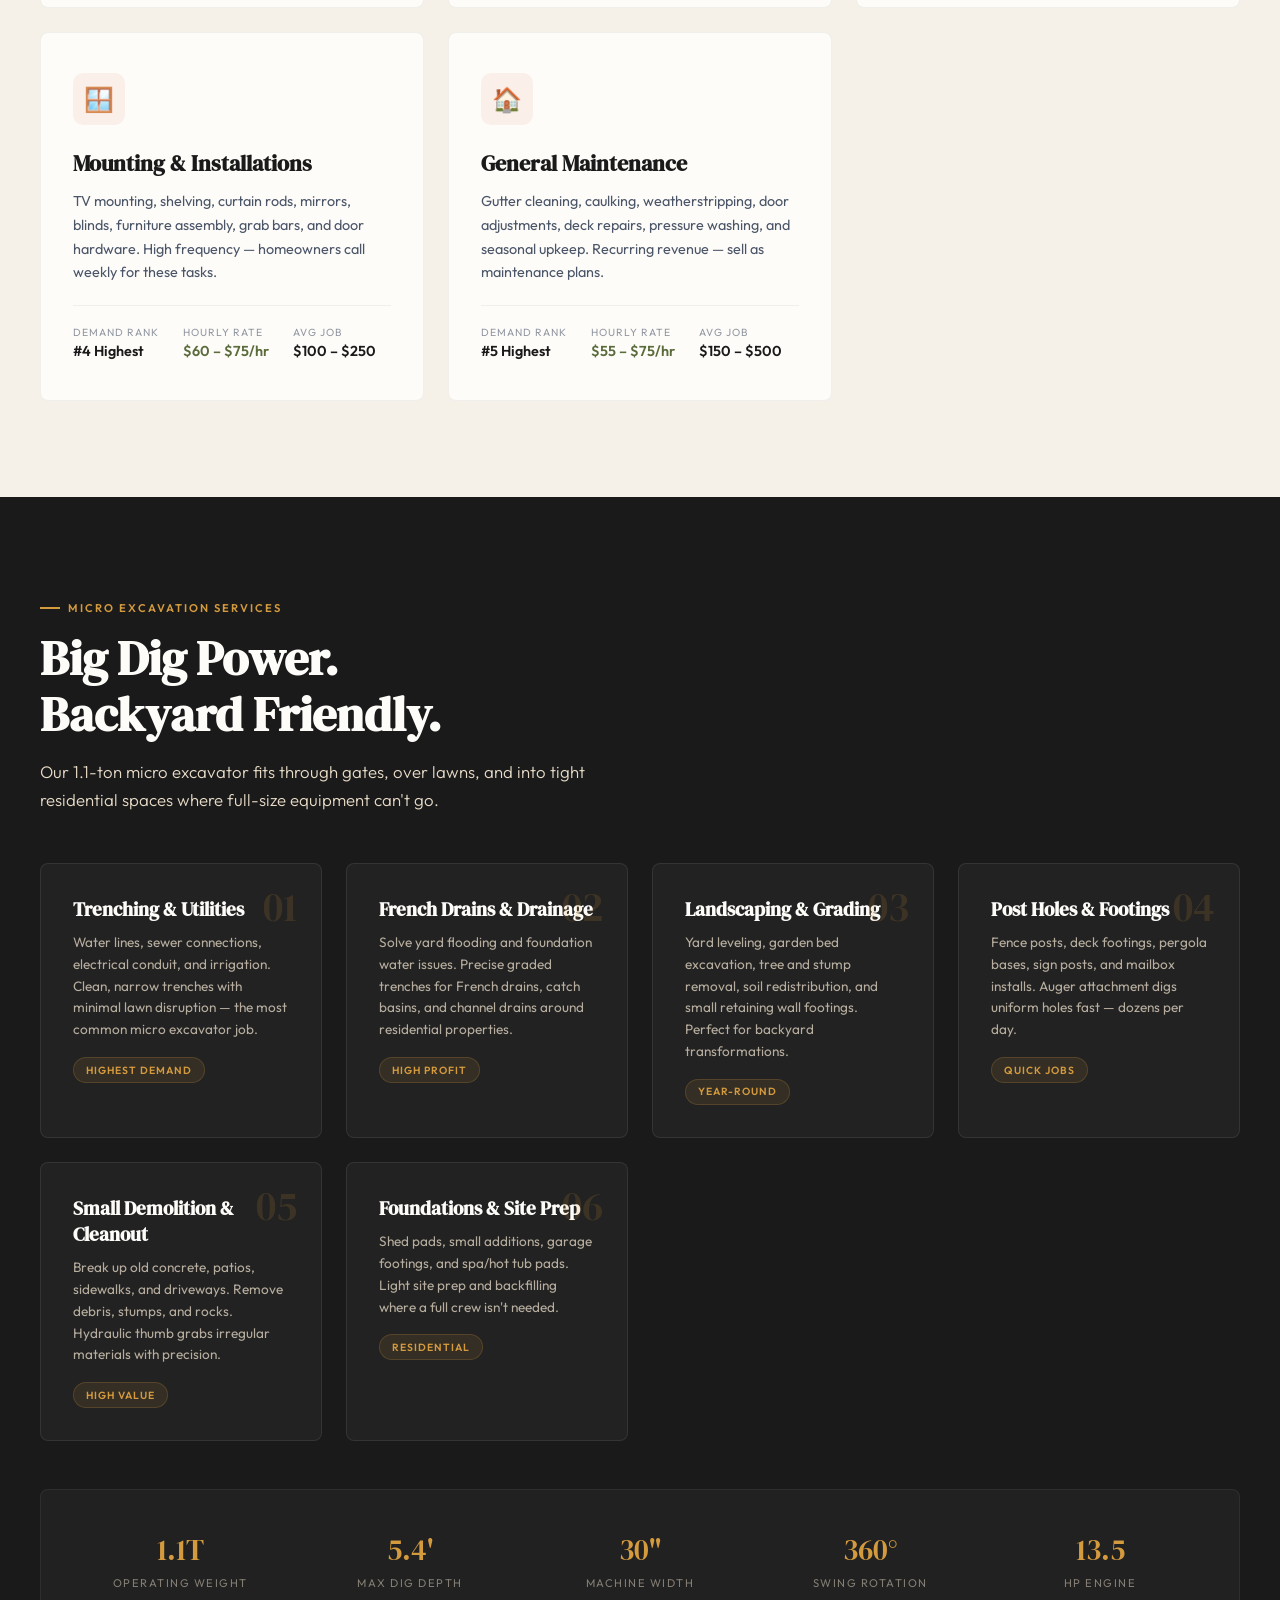
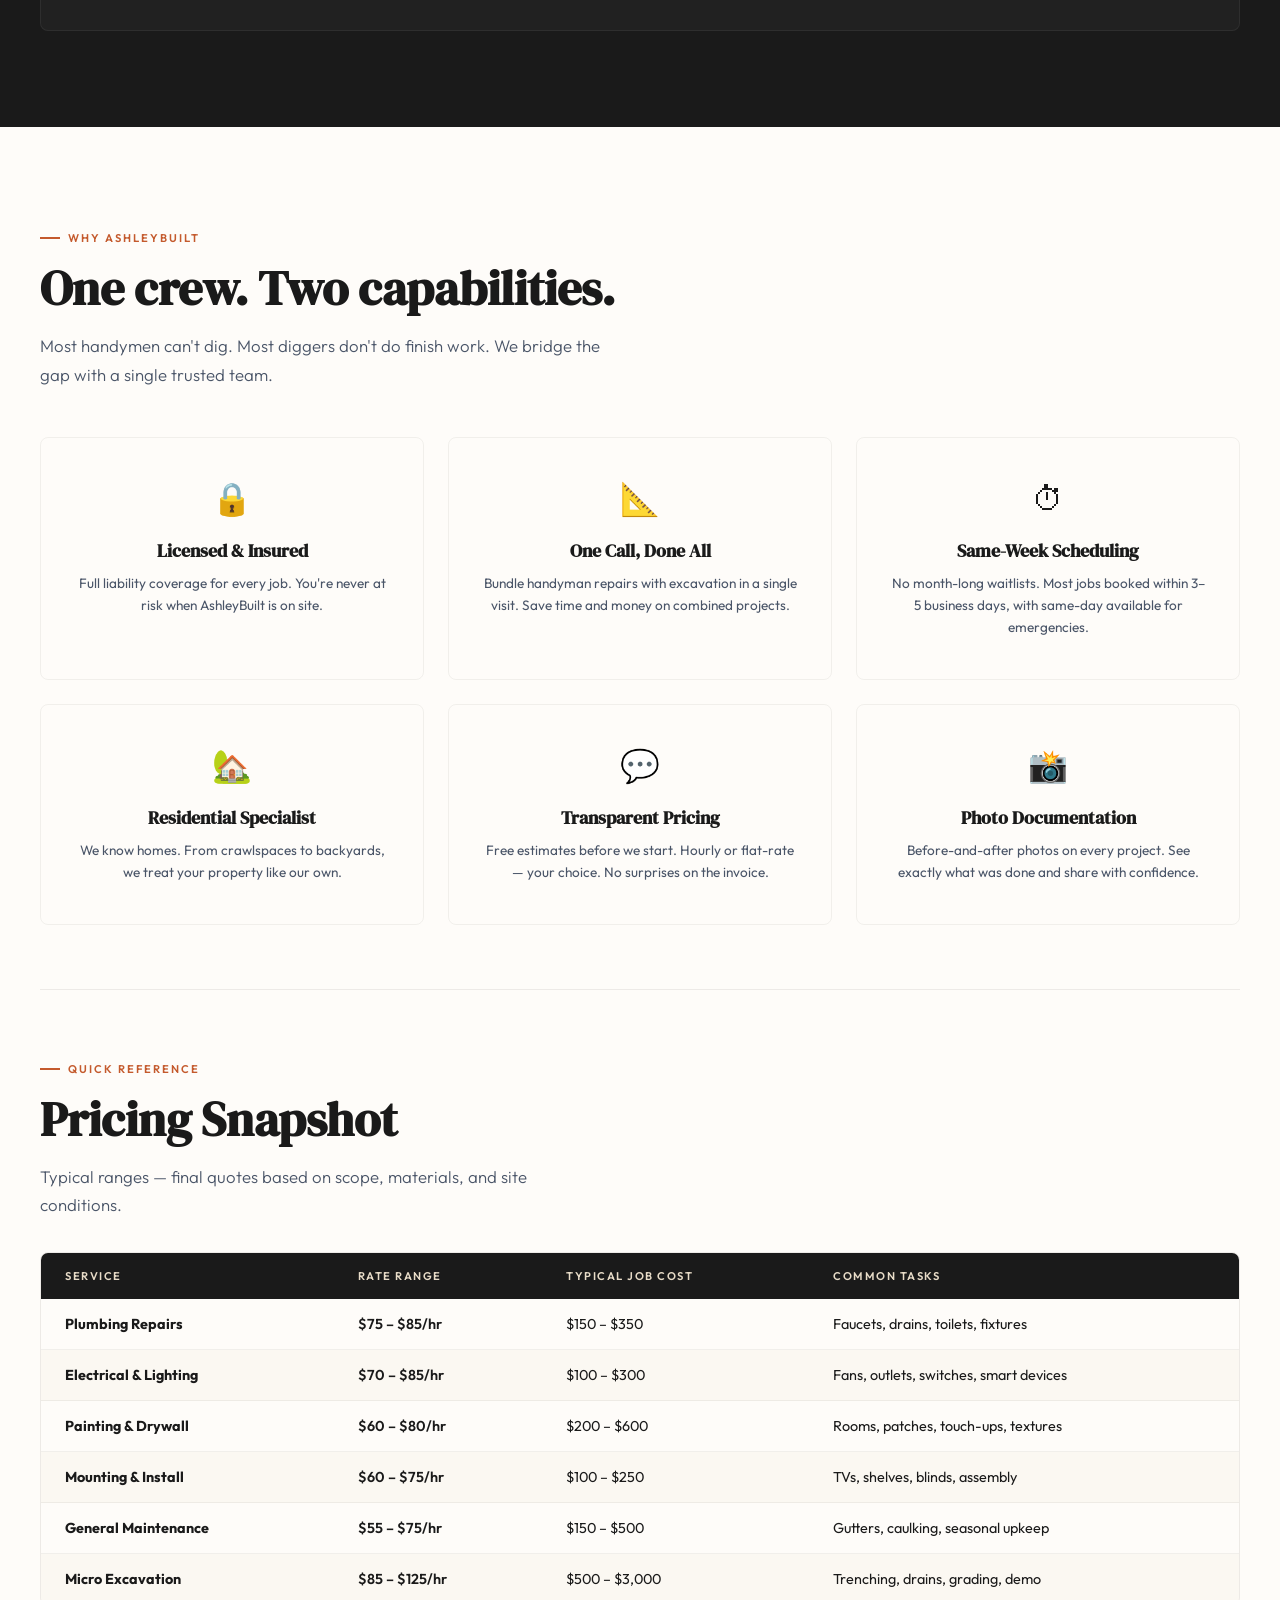
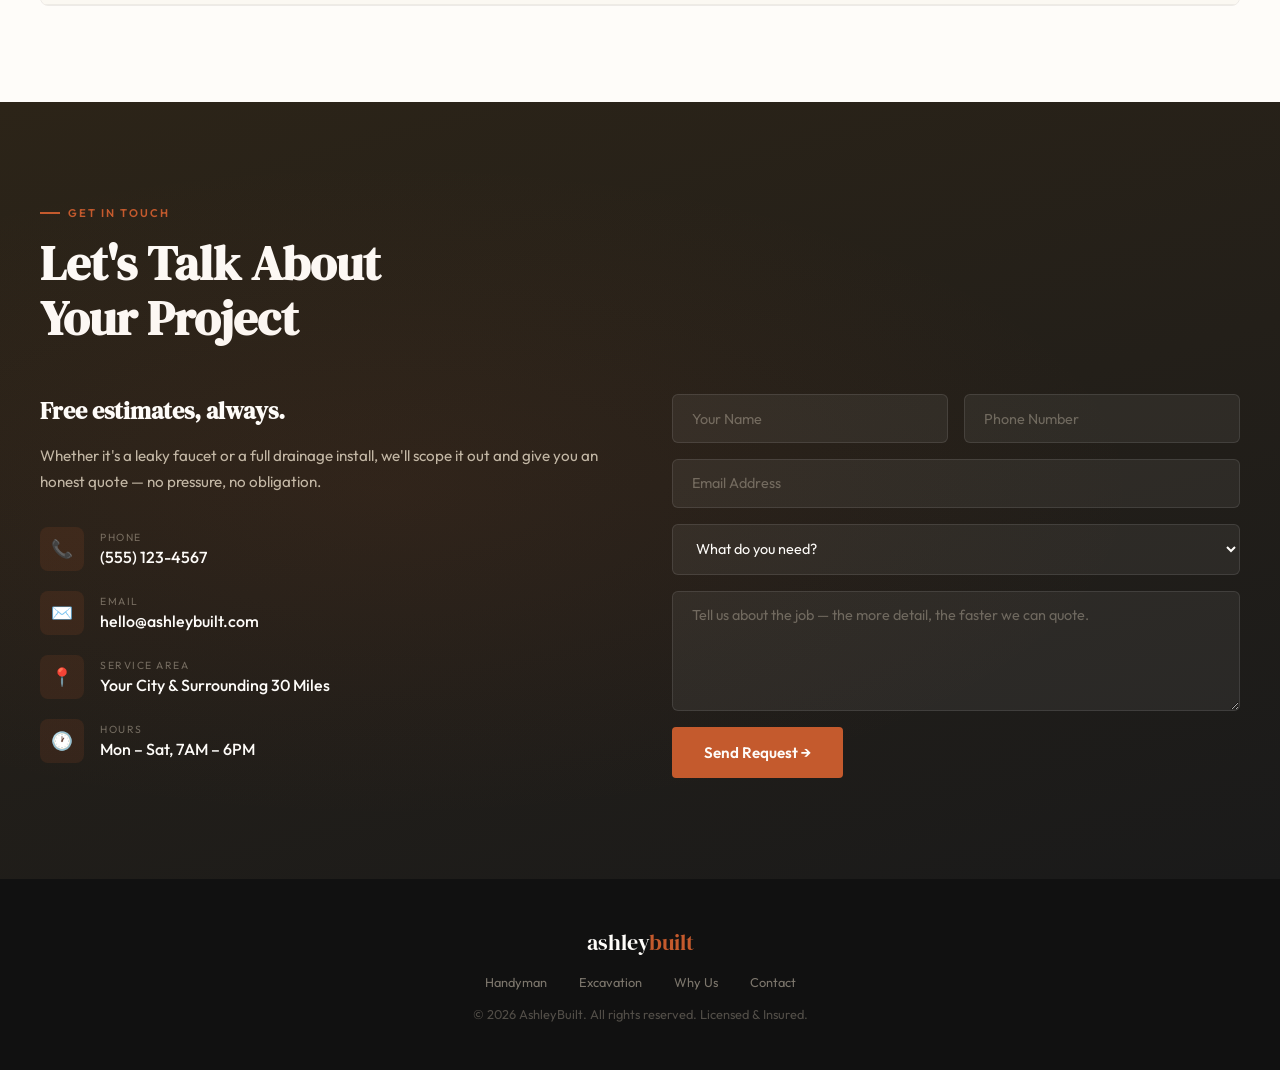
==== commit d7adcf80: "Update ashleybuilt-website.html" ====
--- a/ashleybuilt-website.html
+++ b/ashleybuilt-website.html
@@ -1,1147 +1,1284 @@
-<!DOCTYPE html>
+<!doctype html>
 <html lang="en">
-<head>
-<meta charset="UTF-8">
-<meta name="viewport" content="width=device-width, initial-scale=1.0">
-<title>AshleyBuilt — Handyman & Micro Excavation</title>
-<link rel="preconnect" href="https://fonts.googleapis.com">
-<link href="https://fonts.googleapis.com/css2?family=DM+Serif+Display&family=Outfit:wght@300;400;500;600;700&display=swap" rel="stylesheet">
-<style>
-:root {
-  --coal: #1a1a1a;
-  --bark: #2c2418;
-  --sand: #e8dcc8;
-  --cream: #f5f0e8;
-  --rust: #c45a2d;
-  --rust-light: #d4733f;
-  --olive: #5a6b3c;
-  --olive-light: #6d8047;
-  --slate: #4a5568;
-  --white: #fefcf9;
-  --amber: #d49a3e;
-}
-
-* { margin: 0; padding: 0; box-sizing: border-box; }
-
-html { scroll-behavior: smooth; }
-
-body {
-  font-family: 'Outfit', sans-serif;
-  background: var(--white);
-  color: var(--coal);
-  overflow-x: hidden;
-}
-
-/* ─── NAV ─── */
-nav {
-  position: fixed;
-  top: 0;
-  left: 0;
-  right: 0;
-  z-index: 100;
-  padding: 1rem 2rem;
-  display: flex;
-  justify-content: space-between;
-  align-items: center;
-  transition: all 0.4s ease;
-  background: transparent;
-}
-nav.scrolled {
-  background: rgba(26,26,26,0.95);
-  backdrop-filter: blur(12px);
-  padding: 0.7rem 2rem;
-  box-shadow: 0 2px 20px rgba(0,0,0,0.3);
-}
-.logo {
-  font-family: 'DM Serif Display', serif;
-  font-size: 1.6rem;
-  color: var(--white);
-  text-decoration: none;
-  letter-spacing: -0.5px;
-}
-.logo span { color: var(--rust); }
-.nav-links {
-  display: flex;
-  gap: 2rem;
-  list-style: none;
-  align-items: center;
-}
-.nav-links a {
-  color: var(--sand);
-  text-decoration: none;
-  font-size: 0.85rem;
-  font-weight: 500;
-  letter-spacing: 0.5px;
-  text-transform: uppercase;
-  transition: color 0.3s;
-  position: relative;
-}
-.nav-links a::after {
-  content: '';
-  position: absolute;
-  bottom: -4px;
-  left: 0;
-  width: 0;
-  height: 2px;
-  background: var(--rust);
-  transition: width 0.3s;
-}
-.nav-links a:hover::after { width: 100%; }
-.nav-links a:hover { color: var(--white); }
-.nav-cta {
-  background: var(--rust) !important;
-  color: var(--white) !important;
-  padding: 0.6rem 1.4rem;
-  border-radius: 4px;
-  font-weight: 600 !important;
-  transition: background 0.3s !important;
-}
-.nav-cta:hover { background: var(--rust-light) !important; }
-.nav-cta::after { display: none !important; }
-
-.mobile-toggle {
-  display: none;
-  flex-direction: column;
-  gap: 5px;
-  cursor: pointer;
-  z-index: 101;
-}
-.mobile-toggle span {
-  width: 26px;
-  height: 2px;
-  background: var(--white);
-  transition: all 0.3s;
-}
-
-/* ─── HERO ─── */
-.hero {
-  min-height: 100vh;
-  background: linear-gradient(165deg, var(--coal) 0%, var(--bark) 50%, #3a2d1c 100%);
-  display: flex;
-  align-items: center;
-  position: relative;
-  overflow: hidden;
-}
-.hero::before {
-  content: '';
-  position: absolute;
-  top: 0; left: 0; right: 0; bottom: 0;
-  background:
-    radial-gradient(ellipse at 80% 20%, rgba(196,90,45,0.15) 0%, transparent 60%),
-    radial-gradient(ellipse at 20% 80%, rgba(90,107,60,0.1) 0%, transparent 60%);
-}
-.hero-grid-bg {
-  position: absolute;
-  top: 0; left: 0; right: 0; bottom: 0;
-  background-image:
-    linear-gradient(rgba(255,255,255,0.015) 1px, transparent 1px),
-    linear-gradient(90deg, rgba(255,255,255,0.015) 1px, transparent 1px);
-  background-size: 80px 80px;
-}
-.hero-content {
-  position: relative;
-  z-index: 2;
-  max-width: 1200px;
-  margin: 0 auto;
-  padding: 0 2rem;
-  width: 100%;
-}
-.hero-tag {
-  display: inline-flex;
-  align-items: center;
-  gap: 0.5rem;
-  background: rgba(196,90,45,0.15);
-  border: 1px solid rgba(196,90,45,0.3);
-  color: var(--rust-light);
-  padding: 0.5rem 1rem;
-  border-radius: 100px;
-  font-size: 0.75rem;
-  font-weight: 600;
-  text-transform: uppercase;
-  letter-spacing: 1.5px;
-  margin-bottom: 2rem;
-  animation: fadeUp 0.8s ease both;
-}
-.hero-tag::before {
-  content: '';
-  width: 6px;
-  height: 6px;
-  background: var(--rust);
-  border-radius: 50%;
-  animation: pulse 2s infinite;
-}
-@keyframes pulse {
-  0%, 100% { opacity: 1; }
-  50% { opacity: 0.4; }
-}
-.hero h1 {
-  font-family: 'DM Serif Display', serif;
-  font-size: clamp(3rem, 7vw, 5.5rem);
-  color: var(--white);
-  line-height: 1.05;
-  margin-bottom: 1.5rem;
-  animation: fadeUp 0.8s ease 0.15s both;
-}
-.hero h1 em {
-  font-style: normal;
-  color: var(--rust);
-  position: relative;
-}
-.hero-sub {
-  font-size: 1.15rem;
-  color: var(--sand);
-  max-width: 520px;
-  line-height: 1.7;
-  font-weight: 300;
-  margin-bottom: 2.5rem;
-  animation: fadeUp 0.8s ease 0.3s both;
-}
-.hero-actions {
-  display: flex;
-  gap: 1rem;
-  flex-wrap: wrap;
-  animation: fadeUp 0.8s ease 0.45s both;
-}
-.btn {
-  padding: 1rem 2rem;
-  border: none;
-  border-radius: 4px;
-  font-family: 'Outfit', sans-serif;
-  font-size: 0.9rem;
-  font-weight: 600;
-  cursor: pointer;
-  text-decoration: none;
-  display: inline-flex;
-  align-items: center;
-  gap: 0.5rem;
-  transition: all 0.3s;
-}
-.btn-primary {
-  background: var(--rust);
-  color: var(--white);
-}
-.btn-primary:hover { background: var(--rust-light); transform: translateY(-2px); }
-.btn-outline {
-  background: transparent;
-  color: var(--sand);
-  border: 1px solid rgba(232,220,200,0.3);
-}
-.btn-outline:hover { border-color: var(--sand); background: rgba(232,220,200,0.06); }
-
-.hero-stats {
-  display: flex;
-  gap: 3rem;
-  margin-top: 4rem;
-  padding-top: 2.5rem;
-  border-top: 1px solid rgba(255,255,255,0.08);
-  animation: fadeUp 0.8s ease 0.6s both;
-}
-.hero-stat h3 {
-  font-family: 'DM Serif Display', serif;
-  font-size: 2rem;
-  color: var(--rust);
-}
-.hero-stat p {
-  font-size: 0.75rem;
-  color: rgba(232,220,200,0.6);
-  text-transform: uppercase;
-  letter-spacing: 1px;
-  margin-top: 0.25rem;
-}
-
-@keyframes fadeUp {
-  from { opacity: 0; transform: translateY(30px); }
-  to { opacity: 1; transform: translateY(0); }
-}
-
-/* ─── SECTION BASE ─── */
-section { padding: 6rem 2rem; }
-.container { max-width: 1200px; margin: 0 auto; }
-.section-tag {
-  display: inline-flex;
-  align-items: center;
-  gap: 0.5rem;
-  font-size: 0.7rem;
-  font-weight: 600;
-  letter-spacing: 2px;
-  text-transform: uppercase;
-  color: var(--rust);
-  margin-bottom: 1rem;
-}
-.section-tag::before {
-  content: '';
-  width: 20px;
-  height: 2px;
-  background: var(--rust);
-}
-.section-title {
-  font-family: 'DM Serif Display', serif;
-  font-size: clamp(2rem, 4vw, 3rem);
-  color: var(--coal);
-  margin-bottom: 1rem;
-  line-height: 1.15;
-}
-.section-subtitle {
-  font-size: 1.05rem;
-  color: var(--slate);
-  max-width: 560px;
-  line-height: 1.7;
-  font-weight: 300;
-}
-
-/* ─── PAGE 2: HANDYMAN SERVICES ─── */
-#handyman { background: var(--cream); }
-.services-grid {
-  display: grid;
-  grid-template-columns: repeat(auto-fit, minmax(340px, 1fr));
-  gap: 1.5rem;
-  margin-top: 3rem;
-}
-.service-card {
-  background: var(--white);
-  border-radius: 8px;
-  padding: 2.5rem 2rem;
-  border: 1px solid rgba(44,36,24,0.06);
-  transition: all 0.4s ease;
-  position: relative;
-  overflow: hidden;
-}
-.service-card::before {
-  content: '';
-  position: absolute;
-  top: 0;
-  left: 0;
-  width: 4px;
-  height: 0;
-  background: var(--rust);
-  transition: height 0.4s ease;
-}
-.service-card:hover::before { height: 100%; }
-.service-card:hover {
-  transform: translateY(-4px);
-  box-shadow: 0 12px 40px rgba(44,36,24,0.08);
-}
-.service-icon {
-  width: 52px;
-  height: 52px;
-  background: rgba(196,90,45,0.08);
-  border-radius: 10px;
-  display: flex;
-  align-items: center;
-  justify-content: center;
-  font-size: 1.5rem;
-  margin-bottom: 1.5rem;
-}
-.service-card h3 {
-  font-family: 'DM Serif Display', serif;
-  font-size: 1.35rem;
-  margin-bottom: 0.75rem;
-  color: var(--coal);
-}
-.service-card p {
-  font-size: 0.9rem;
-  color: var(--slate);
-  line-height: 1.65;
-  margin-bottom: 1.25rem;
-}
-.service-meta {
-  display: flex;
-  gap: 1.5rem;
-  padding-top: 1.25rem;
-  border-top: 1px solid rgba(44,36,24,0.06);
-  flex-wrap: wrap;
-}
-.service-meta-item {
-  display: flex;
-  flex-direction: column;
-}
-.service-meta-item .label {
-  font-size: 0.65rem;
-  text-transform: uppercase;
-  letter-spacing: 1px;
-  color: rgba(74,85,104,0.6);
-  margin-bottom: 0.2rem;
-}
-.service-meta-item .value {
-  font-weight: 600;
-  font-size: 0.9rem;
-  color: var(--coal);
-}
-.service-meta-item .value.highlight {
-  color: var(--olive);
-}
-
-/* ─── PAGE 3: EXCAVATION ─── */
-#excavation { background: var(--coal); }
-#excavation .section-tag { color: var(--amber); }
-#excavation .section-tag::before { background: var(--amber); }
-#excavation .section-title { color: var(--white); }
-#excavation .section-subtitle { color: var(--sand); }
-
-.excavation-grid {
-  display: grid;
-  grid-template-columns: repeat(auto-fit, minmax(280px, 1fr));
-  gap: 1.5rem;
-  margin-top: 3rem;
-}
-.exc-card {
-  background: rgba(255,255,255,0.04);
-  border: 1px solid rgba(255,255,255,0.08);
-  border-radius: 8px;
-  padding: 2rem;
-  transition: all 0.4s ease;
-  position: relative;
-}
-.exc-card:hover {
-  background: rgba(255,255,255,0.07);
-  border-color: rgba(212,154,62,0.3);
-  transform: translateY(-3px);
-}
-.exc-card .exc-num {
-  font-family: 'DM Serif Display', serif;
-  font-size: 2.5rem;
-  color: rgba(212,154,62,0.15);
-  position: absolute;
-  top: 1rem;
-  right: 1.5rem;
-}
-.exc-card h3 {
-  font-family: 'DM Serif Display', serif;
-  font-size: 1.2rem;
-  color: var(--white);
-  margin-bottom: 0.65rem;
-}
-.exc-card p {
-  font-size: 0.85rem;
-  color: var(--sand);
-  line-height: 1.6;
-  opacity: 0.75;
-  margin-bottom: 1rem;
-}
-.exc-tag {
-  display: inline-block;
-  font-size: 0.65rem;
-  font-weight: 600;
-  text-transform: uppercase;
-  letter-spacing: 1px;
-  color: var(--amber);
-  background: rgba(212,154,62,0.1);
-  padding: 0.35rem 0.75rem;
-  border-radius: 100px;
-  border: 1px solid rgba(212,154,62,0.2);
-}
-.machine-specs {
-  margin-top: 3rem;
-  background: rgba(255,255,255,0.03);
-  border: 1px solid rgba(255,255,255,0.06);
-  border-radius: 8px;
-  padding: 2.5rem;
-  display: grid;
-  grid-template-columns: repeat(auto-fit, minmax(160px, 1fr));
-  gap: 2rem;
-}
-.spec-item { text-align: center; }
-.spec-item .spec-val {
-  font-family: 'DM Serif Display', serif;
-  font-size: 1.8rem;
-  color: var(--amber);
-  margin-bottom: 0.35rem;
-}
-.spec-item .spec-label {
-  font-size: 0.7rem;
-  text-transform: uppercase;
-  letter-spacing: 1.5px;
-  color: rgba(232,220,200,0.5);
-}
-
-/* ─── PAGE 4: WHY US ─── */
-#why { background: var(--white); }
-.why-grid {
-  display: grid;
-  grid-template-columns: repeat(3, 1fr);
-  gap: 1.5rem;
-  margin-top: 3rem;
-}
-.why-card {
-  padding: 2.5rem 2rem;
-  border-radius: 8px;
-  border: 1px solid rgba(44,36,24,0.06);
-  text-align: center;
-  transition: all 0.3s;
-}
-.why-card:hover {
-  border-color: rgba(196,90,45,0.15);
-  box-shadow: 0 8px 30px rgba(44,36,24,0.05);
-}
-.why-icon {
-  font-size: 2rem;
-  margin-bottom: 1.25rem;
-}
-.why-card h3 {
-  font-family: 'DM Serif Display', serif;
-  font-size: 1.15rem;
-  margin-bottom: 0.65rem;
-}
-.why-card p {
-  font-size: 0.85rem;
-  color: var(--slate);
-  line-height: 1.6;
-}
-
-/* ─── PRICING SNAPSHOT ─── */
-.pricing-row {
-  margin-top: 4rem;
-  padding-top: 4rem;
-  border-top: 1px solid rgba(44,36,24,0.08);
-}
-.pricing-table {
-  width: 100%;
-  border-collapse: separate;
-  border-spacing: 0;
-  margin-top: 2rem;
-  border-radius: 8px;
-  overflow: hidden;
-  border: 1px solid rgba(44,36,24,0.08);
-}
-.pricing-table thead {
-  background: var(--coal);
-}
-.pricing-table th {
-  padding: 1rem 1.5rem;
-  color: var(--sand);
-  font-size: 0.7rem;
-  text-transform: uppercase;
-  letter-spacing: 1.5px;
-  font-weight: 600;
-  text-align: left;
-}
-.pricing-table td {
-  padding: 1rem 1.5rem;
-  font-size: 0.9rem;
-  border-bottom: 1px solid rgba(44,36,24,0.06);
-  color: var(--coal);
-}
-.pricing-table tbody tr:nth-child(even) {
-  background: rgba(232,220,200,0.15);
-}
-.pricing-table tbody tr:hover {
-  background: rgba(196,90,45,0.04);
-}
-.price-val {
-  font-weight: 600;
-  color: var(--rust);
-}
-
-/* ─── PAGE 5: CONTACT ─── */
-#contact {
-  background: linear-gradient(165deg, var(--bark) 0%, var(--coal) 100%);
-  position: relative;
-}
-#contact::before {
-  content: '';
-  position: absolute;
-  top: 0; left: 0; right: 0; bottom: 0;
-  background: radial-gradient(ellipse at 30% 50%, rgba(196,90,45,0.08) 0%, transparent 60%);
-}
-.contact-grid {
-  display: grid;
-  grid-template-columns: 1fr 1fr;
-  gap: 4rem;
-  position: relative;
-  z-index: 2;
-  margin-top: 3rem;
-}
-.contact-info h3 {
-  font-family: 'DM Serif Display', serif;
-  font-size: 1.5rem;
-  color: var(--white);
-  margin-bottom: 1rem;
-}
-.contact-info p {
-  color: var(--sand);
-  font-size: 0.95rem;
-  line-height: 1.7;
-  opacity: 0.8;
-  margin-bottom: 2rem;
-}
-.contact-detail {
-  display: flex;
-  align-items: center;
-  gap: 1rem;
-  margin-bottom: 1.25rem;
-}
-.contact-detail-icon {
-  width: 44px;
-  height: 44px;
-  background: rgba(196,90,45,0.12);
-  border-radius: 8px;
-  display: flex;
-  align-items: center;
-  justify-content: center;
-  font-size: 1.1rem;
-  flex-shrink: 0;
-}
-.contact-detail-text .cd-label {
-  font-size: 0.65rem;
-  text-transform: uppercase;
-  letter-spacing: 1.5px;
-  color: rgba(232,220,200,0.4);
-}
-.contact-detail-text .cd-value {
-  color: var(--white);
-  font-weight: 500;
-  font-size: 1rem;
-  margin-top: 0.15rem;
-}
-.contact-form {
-  display: flex;
-  flex-direction: column;
-  gap: 1rem;
-}
-.form-row { display: flex; gap: 1rem; }
-.form-row > * { flex: 1; }
-.contact-form input,
-.contact-form textarea,
-.contact-form select {
-  width: 100%;
-  padding: 0.9rem 1.2rem;
-  background: rgba(255,255,255,0.06);
-  border: 1px solid rgba(255,255,255,0.1);
-  border-radius: 6px;
-  color: var(--white);
-  font-family: 'Outfit', sans-serif;
-  font-size: 0.9rem;
-  transition: all 0.3s;
-  outline: none;
-}
-.contact-form input::placeholder,
-.contact-form textarea::placeholder {
-  color: rgba(232,220,200,0.35);
-}
-.contact-form input:focus,
-.contact-form textarea:focus,
-.contact-form select:focus {
-  border-color: var(--rust);
-  background: rgba(255,255,255,0.08);
-}
-.contact-form textarea { min-height: 120px; resize: vertical; }
-.contact-form select option { background: var(--coal); color: var(--white); }
-.btn-submit {
-  background: var(--rust);
-  color: var(--white);
-  border: none;
-  padding: 1rem 2rem;
-  border-radius: 4px;
-  font-family: 'Outfit', sans-serif;
-  font-size: 0.95rem;
-  font-weight: 600;
-  cursor: pointer;
-  transition: all 0.3s;
-  align-self: flex-start;
-}
-.btn-submit:hover { background: var(--rust-light); transform: translateY(-2px); }
-
-/* ─── FOOTER ─── */
-footer {
-  background: #111;
-  padding: 3rem 2rem;
-  text-align: center;
-}
-.footer-logo {
-  font-family: 'DM Serif Display', serif;
-  font-size: 1.4rem;
-  color: var(--white);
-  margin-bottom: 0.75rem;
-}
-.footer-logo span { color: var(--rust); }
-footer p {
-  color: rgba(232,220,200,0.3);
-  font-size: 0.8rem;
-}
-.footer-links {
-  display: flex;
-  justify-content: center;
-  gap: 2rem;
-  margin: 1rem 0;
-}
-.footer-links a {
-  color: rgba(232,220,200,0.5);
-  text-decoration: none;
-  font-size: 0.8rem;
-  transition: color 0.3s;
-}
-.footer-links a:hover { color: var(--rust); }
-
-/* ─── RESPONSIVE ─── */
-@media (max-width: 768px) {
-  .nav-links { display: none; }
-  .mobile-toggle { display: flex; }
-  .nav-links.open {
-    display: flex;
-    flex-direction: column;
-    position: fixed;
-    top: 0; left: 0; right: 0; bottom: 0;
-    background: rgba(26,26,26,0.97);
-    justify-content: center;
-    align-items: center;
-    gap: 2rem;
-    z-index: 100;
-  }
-  .hero-stats { gap: 1.5rem; flex-wrap: wrap; }
-  .services-grid { grid-template-columns: 1fr; }
-  .why-grid { grid-template-columns: 1fr; }
-  .contact-grid { grid-template-columns: 1fr; gap: 2rem; }
-  .form-row { flex-direction: column; }
-  .pricing-table { font-size: 0.8rem; }
-  .pricing-table th, .pricing-table td { padding: 0.7rem 0.8rem; }
-  .machine-specs { grid-template-columns: repeat(2, 1fr); }
-}
-</style>
-</head>
-<body>
-
-<!-- ═══ NAV ═══ -->
-<nav id="navbar">
-  <a href="#" class="logo">ashley<span>built</span></a>
-  <ul class="nav-links" id="navLinks">
-    <li><a href="#handyman">Handyman</a></li>
-    <li><a href="#excavation">Excavation</a></li>
-    <li><a href="#why">Why Us</a></li>
-    <li><a href="#contact" class="nav-cta">Get a Quote</a></li>
-  </ul>
-  <div class="mobile-toggle" id="mobileToggle" onclick="document.getElementById('navLinks').classList.toggle('open')">
-    <span></span><span></span><span></span>
-  </div>
-</nav>
-
-<!-- ═══ PAGE 1: HERO ═══ -->
-<section class="hero" id="home">
-  <div class="hero-grid-bg"></div>
-  <div class="hero-content">
-    <div class="hero-tag">Handyman + Micro Excavation</div>
-    <h1>Built Right.<br>Every <em>Single</em> Time.</h1>
-    <p class="hero-sub">Professional handyman repairs and 1.1-ton micro excavation services for residential and light commercial projects. One call handles it all.</p>
-    <div class="hero-actions">
-      <a href="#contact" class="btn btn-primary">Get Free Estimate →</a>
-      <a href="#handyman" class="btn btn-outline">View Services</a>
-    </div>
-    <div class="hero-stats">
-      <div class="hero-stat">
-        <h3>$60–85</h3>
-        <p>Hourly Rate</p>
-      </div>
-      <div class="hero-stat">
-        <h3>5+</h3>
-        <p>Core Services</p>
-      </div>
-      <div class="hero-stat">
-        <h3>1.1T</h3>
-        <p>Micro Excavator</p>
-      </div>
-      <div class="hero-stat">
-        <h3>100%</h3>
-        <p>Insured</p>
-      </div>
-    </div>
-  </div>
-</section>
-
-<!-- ═══ PAGE 2: HANDYMAN SERVICES ═══ -->
-<section id="handyman">
-  <div class="container">
-    <div class="section-tag">Top Handyman Services</div>
-    <h2 class="section-title">Most Requested. Highest Value.</h2>
-    <p class="section-subtitle">The five services homeowners call for most — ranked by demand frequency and earning potential. These cover 80% of all residential repair requests.</p>
-
-    <div class="services-grid">
-
-      <div class="service-card">
-        <div class="service-icon">🔧</div>
-        <h3>Plumbing Repairs</h3>
-        <p>Leaky taps, slow drains, toilet repairs, fixture replacements, washing machine hookups, and minor pipe work. The #1 most-called service year over year.</p>
-        <div class="service-meta">
-          <div class="service-meta-item">
-            <span class="label">Demand Rank</span>
-            <span class="value">#1 Highest</span>
-          </div>
-          <div class="service-meta-item">
-            <span class="label">Hourly Rate</span>
-            <span class="value highlight">$75 – $85/hr</span>
-          </div>
-          <div class="service-meta-item">
-            <span class="label">Avg Job</span>
-            <span class="value">$150 – $350</span>
-          </div>
-        </div>
-      </div>
-
-      <div class="service-card">
-        <div class="service-icon">⚡</div>
-        <h3>Electrical & Lighting</h3>
-        <p>Light fixture swaps, ceiling fan installs, outlet and switch replacement, smoke detector updates, and smart home device setup. Growing fast with connected homes.</p>
-        <div class="service-meta">
-          <div class="service-meta-item">
-            <span class="label">Demand Rank</span>
-            <span class="value">#2 Highest</span>
-          </div>
-          <div class="service-meta-item">
-            <span class="label">Hourly Rate</span>
-            <span class="value highlight">$70 – $85/hr</span>
-          </div>
-          <div class="service-meta-item">
-            <span class="label">Avg Job</span>
-            <span class="value">$100 – $300</span>
-          </div>
-        </div>
-      </div>
-
-      <div class="service-card">
-        <div class="service-icon">🎨</div>
-        <h3>Painting & Drywall</h3>
-        <p>Interior and exterior painting, touch-ups, drywall patching, hole repair, crack filling, and texture matching. Cosmetic repairs homeowners dread doing themselves.</p>
-        <div class="service-meta">
-          <div class="service-meta-item">
-            <span class="label">Demand Rank</span>
-            <span class="value">#3 Highest</span>
-          </div>
-          <div class="service-meta-item">
-            <span class="label">Hourly Rate</span>
-            <span class="value highlight">$60 – $80/hr</span>
-          </div>
-          <div class="service-meta-item">
-            <span class="label">Avg Job</span>
-            <span class="value">$200 – $600</span>
-          </div>
-        </div>
-      </div>
-
-      <div class="service-card">
-        <div class="service-icon">🪟</div>
-        <h3>Mounting & Installations</h3>
-        <p>TV mounting, shelving, curtain rods, mirrors, blinds, furniture assembly, grab bars, and door hardware. High frequency — homeowners call weekly for these tasks.</p>
-        <div class="service-meta">
-          <div class="service-meta-item">
-            <span class="label">Demand Rank</span>
-            <span class="value">#4 Highest</span>
-          </div>
-          <div class="service-meta-item">
-            <span class="label">Hourly Rate</span>
-            <span class="value highlight">$60 – $75/hr</span>
-          </div>
-          <div class="service-meta-item">
-            <span class="label">Avg Job</span>
-            <span class="value">$100 – $250</span>
-          </div>
-        </div>
-      </div>
-
-      <div class="service-card">
-        <div class="service-icon">🏠</div>
-        <h3>General Maintenance</h3>
-        <p>Gutter cleaning, caulking, weatherstripping, door adjustments, deck repairs, pressure washing, and seasonal upkeep. Recurring revenue — sell as maintenance plans.</p>
-        <div class="service-meta">
-          <div class="service-meta-item">
-            <span class="label">Demand Rank</span>
-            <span class="value">#5 Highest</span>
-          </div>
-          <div class="service-meta-item">
-            <span class="label">Hourly Rate</span>
-            <span class="value highlight">$55 – $75/hr</span>
-          </div>
-          <div class="service-meta-item">
-            <span class="label">Avg Job</span>
-            <span class="value">$150 – $500</span>
-          </div>
-        </div>
-      </div>
-
-    </div>
-  </div>
-</section>
-
-<!-- ═══ PAGE 3: EXCAVATION ═══ -->
-<section id="excavation">
-  <div class="container">
-    <div class="section-tag">Micro Excavation Services</div>
-    <h2 class="section-title">Big Dig Power.<br>Backyard Friendly.</h2>
-    <p class="section-subtitle">Our 1.1-ton micro excavator fits through gates, over lawns, and into tight residential spaces where full-size equipment can't go.</p>
-
-    <div class="excavation-grid">
-      <div class="exc-card">
-        <span class="exc-num">01</span>
-        <h3>Trenching & Utilities</h3>
-        <p>Water lines, sewer connections, electrical conduit, and irrigation. Clean, narrow trenches with minimal lawn disruption — the most common micro excavator job.</p>
-        <span class="exc-tag">Highest demand</span>
-      </div>
-      <div class="exc-card">
-        <span class="exc-num">02</span>
-        <h3>French Drains & Drainage</h3>
-        <p>Solve yard flooding and foundation water issues. Precise graded trenches for French drains, catch basins, and channel drains around residential properties.</p>
-        <span class="exc-tag">High profit</span>
-      </div>
-      <div class="exc-card">
-        <span class="exc-num">03</span>
-        <h3>Landscaping & Grading</h3>
-        <p>Yard leveling, garden bed excavation, tree and stump removal, soil redistribution, and small retaining wall footings. Perfect for backyard transformations.</p>
-        <span class="exc-tag">Year-round</span>
-      </div>
-      <div class="exc-card">
-        <span class="exc-num">04</span>
-        <h3>Post Holes & Footings</h3>
-        <p>Fence posts, deck footings, pergola bases, sign posts, and mailbox installs. Auger attachment digs uniform holes fast — dozens per day.</p>
-        <span class="exc-tag">Quick jobs</span>
-      </div>
-      <div class="exc-card">
-        <span class="exc-num">05</span>
-        <h3>Small Demolition & Cleanout</h3>
-        <p>Break up old concrete, patios, sidewalks, and driveways. Remove debris, stumps, and rocks. Hydraulic thumb grabs irregular materials with precision.</p>
-        <span class="exc-tag">High value</span>
-      </div>
-      <div class="exc-card">
-        <span class="exc-num">06</span>
-        <h3>Foundations & Site Prep</h3>
-        <p>Shed pads, small additions, garage footings, and spa/hot tub pads. Light site prep and backfilling where a full crew isn't needed.</p>
-        <span class="exc-tag">Residential</span>
-      </div>
-    </div>
-
-    <div class="machine-specs">
-      <div class="spec-item">
-        <div class="spec-val">1.1T</div>
-        <div class="spec-label">Operating Weight</div>
-      </div>
-      <div class="spec-item">
-        <div class="spec-val">5.4'</div>
-        <div class="spec-label">Max Dig Depth</div>
-      </div>
-      <div class="spec-item">
-        <div class="spec-val">30"</div>
-        <div class="spec-label">Machine Width</div>
-      </div>
-      <div class="spec-item">
-        <div class="spec-val">360°</div>
-        <div class="spec-label">Swing Rotation</div>
-      </div>
-      <div class="spec-item">
-        <div class="spec-val">13.5</div>
-        <div class="spec-label">HP Engine</div>
-      </div>
-    </div>
-  </div>
-</section>
-
-<!-- ═══ PAGE 4: WHY US + PRICING ═══ -->
-<section id="why">
-  <div class="container">
-    <div class="section-tag">Why AshleyBuilt</div>
-    <h2 class="section-title">One crew. Two capabilities.</h2>
-    <p class="section-subtitle">Most handymen can't dig. Most diggers don't do finish work. We bridge the gap with a single trusted team.</p>
-
-    <div class="why-grid">
-      <div class="why-card">
-        <div class="why-icon">🔒</div>
-        <h3>Licensed & Insured</h3>
-        <p>Full liability coverage for every job. You're never at risk when AshleyBuilt is on site.</p>
-      </div>
-      <div class="why-card">
-        <div class="why-icon">📐</div>
-        <h3>One Call, Done All</h3>
-        <p>Bundle handyman repairs with excavation in a single visit. Save time and money on combined projects.</p>
-      </div>
-      <div class="why-card">
-        <div class="why-icon">⏱</div>
-        <h3>Same-Week Scheduling</h3>
-        <p>No month-long waitlists. Most jobs booked within 3–5 business days, with same-day available for emergencies.</p>
-      </div>
-      <div class="why-card">
-        <div class="why-icon">🏡</div>
-        <h3>Residential Specialist</h3>
-        <p>We know homes. From crawlspaces to backyards, we treat your property like our own.</p>
-      </div>
-      <div class="why-card">
-        <div class="why-icon">💬</div>
-        <h3>Transparent Pricing</h3>
-        <p>Free estimates before we start. Hourly or flat-rate — your choice. No surprises on the invoice.</p>
-      </div>
-      <div class="why-card">
-        <div class="why-icon">📸</div>
-        <h3>Photo Documentation</h3>
-        <p>Before-and-after photos on every project. See exactly what was done and share with confidence.</p>
-      </div>
-    </div>
-
-    <!-- Pricing Snapshot -->
-    <div class="pricing-row">
-      <div class="section-tag">Quick Reference</div>
-      <h2 class="section-title">Pricing Snapshot</h2>
-      <p class="section-subtitle">Typical ranges — final quotes based on scope, materials, and site conditions.</p>
-      <table class="pricing-table">
-        <thead>
-          <tr>
-            <th>Service</th>
-            <th>Rate Range</th>
-            <th>Typical Job Cost</th>
-            <th>Common Tasks</th>
-          </tr>
-        </thead>
-        <tbody>
-          <tr>
-            <td><strong>Plumbing Repairs</strong></td>
-            <td class="price-val">$75 – $85/hr</td>
-            <td>$150 – $350</td>
-            <td>Faucets, drains, toilets, fixtures</td>
-          </tr>
-          <tr>
-            <td><strong>Electrical & Lighting</strong></td>
-            <td class="price-val">$70 – $85/hr</td>
-            <td>$100 – $300</td>
-            <td>Fans, outlets, switches, smart devices</td>
-          </tr>
-          <tr>
-            <td><strong>Painting & Drywall</strong></td>
-            <td class="price-val">$60 – $80/hr</td>
-            <td>$200 – $600</td>
-            <td>Rooms, patches, touch-ups, textures</td>
-          </tr>
-          <tr>
-            <td><strong>Mounting & Install</strong></td>
-            <td class="price-val">$60 – $75/hr</td>
-            <td>$100 – $250</td>
-            <td>TVs, shelves, blinds, assembly</td>
-          </tr>
-          <tr>
-            <td><strong>General Maintenance</strong></td>
-            <td class="price-val">$55 – $75/hr</td>
-            <td>$150 – $500</td>
-            <td>Gutters, caulking, seasonal upkeep</td>
-          </tr>
-          <tr>
-            <td><strong>Micro Excavation</strong></td>
-            <td class="price-val">$85 – $125/hr</td>
-            <td>$500 – $3,000</td>
-            <td>Trenching, drains, grading, demo</td>
-          </tr>
-        </tbody>
-      </table>
-    </div>
-  </div>
-</section>
-
-<!-- ═══ PAGE 5: CONTACT ═══ -->
-<section id="contact">
-  <div class="container">
-    <div class="section-tag" style="color: var(--rust);">Get In Touch</div>
-    <h2 class="section-title" style="color: var(--white);">Let's Talk About<br>Your Project</h2>
-
-    <div class="contact-grid">
-      <div class="contact-info">
-        <h3>Free estimates, always.</h3>
-        <p>Whether it's a leaky faucet or a full drainage install, we'll scope it out and give you an honest quote — no pressure, no obligation.</p>
-
-        <div class="contact-detail">
-          <div class="contact-detail-icon">📞</div>
-          <div class="contact-detail-text">
-            <div class="cd-label">Phone</div>
-            <div class="cd-value">(555) 123-4567</div>
-          </div>
-        </div>
-        <div class="contact-detail">
-          <div class="contact-detail-icon">✉️</div>
-          <div class="contact-detail-text">
-            <div class="cd-label">Email</div>
-            <div class="cd-value">hello@ashleybuilt.com</div>
-          </div>
-        </div>
-        <div class="contact-detail">
-          <div class="contact-detail-icon">📍</div>
-          <div class="contact-detail-text">
-            <div class="cd-label">Service Area</div>
-            <div class="cd-value">Your City & Surrounding 30 Miles</div>
-          </div>
-        </div>
-        <div class="contact-detail">
-          <div class="contact-detail-icon">🕐</div>
-          <div class="contact-detail-text">
-            <div class="cd-label">Hours</div>
-            <div class="cd-value">Mon – Sat, 7AM – 6PM</div>
-          </div>
-        </div>
-      </div>
-
-      <div class="contact-form">
-        <div class="form-row">
-          <input type="text" placeholder="Your Name" />
-          <input type="tel" placeholder="Phone Number" />
-        </div>
-        <input type="email" placeholder="Email Address" />
-        <select>
-          <option value="" disabled selected>What do you need?</option>
-          <option>Plumbing Repair</option>
-          <option>Electrical / Lighting</option>
-          <option>Painting / Drywall</option>
-          <option>Mounting / Installation</option>
-          <option>General Maintenance</option>
-          <option>Micro Excavation — Trenching</option>
-          <option>Micro Excavation — Drainage</option>
-          <option>Micro Excavation — Landscaping</option>
-          <option>Micro Excavation — Demolition</option>
-          <option>Other / Multiple Services</option>
-        </select>
-        <textarea placeholder="Tell us about the job — the more detail, the faster we can quote."></textarea>
-        <button class="btn-submit">Send Request →</button>
-      </div>
-    </div>
-  </div>
-</section>
-
-<!-- ═══ FOOTER ═══ -->
-<footer>
-  <div class="footer-logo">ashley<span>built</span></div>
-  <div class="footer-links">
-    <a href="#handyman">Handyman</a>
-    <a href="#excavation">Excavation</a>
-    <a href="#why">Why Us</a>
-    <a href="#contact">Contact</a>
-  </div>
-  <p>© 2026 AshleyBuilt. All rights reserved. Licensed & Insured.</p>
-</footer>
-
-<script>
-// Nav scroll effect
-const nav = document.getElementById('navbar');
-window.addEventListener('scroll', () => {
-  nav.classList.toggle('scrolled', window.scrollY > 50);
-});
-
-// Smooth scroll for nav links
-document.querySelectorAll('a[href^="#"]').forEach(a => {
-  a.addEventListener('click', e => {
-    e.preventDefault();
-    const target = document.querySelector(a.getAttribute('href'));
-    if (target) {
-      target.scrollIntoView({ behavior: 'smooth' });
-      document.getElementById('navLinks').classList.remove('open');
-    }
-  });
-});
-
-// Animate on scroll
-const observer = new IntersectionObserver((entries) => {
-  entries.forEach(entry => {
-    if (entry.isIntersecting) {
-      entry.target.style.opacity = '1';
-      entry.target.style.transform = 'translateY(0)';
-    }
-  });
-}, { threshold: 0.1 });
-
-document.querySelectorAll('.service-card, .exc-card, .why-card').forEach(el => {
-  el.style.opacity = '0';
-  el.style.transform = 'translateY(20px)';
-  el.style.transition = 'all 0.6s ease';
-  observer.observe(el);
-});
-</script>
-
-</body>
+    <head>
+        <meta charset="UTF-8" />
+        <meta name="viewport" content="width=device-width, initial-scale=1.0" />
+        <title>AshleyBuilt — Handyman & Micro Excavation</title>
+        <link rel="preconnect" href="https://fonts.googleapis.com" />
+        <link
+            href="https://fonts.googleapis.com/css2?family=DM+Serif+Display&family=Outfit:wght@300;400;500;600;700&display=swap"
+            rel="stylesheet"
+        />
+        <style>
+            :root {
+              --coal: #1a1a1a;
+              --bark: #2c2418;
+              --sand: #e8dcc8;
+              --cream: #f5f0e8;
+              --rust: #c45a2d;
+              --rust-light: #d4733f;
+              --olive: #5a6b3c;
+              --olive-light: #6d8047;
+              --slate: #4a5568;
+              --white: #fefcf9;
+              --amber: #d49a3e;
+              <
+            }
+
+            * { margin: 0; padding: 0; box-sizing: border-box; }
+
+            html { scroll-behavior: smooth; }
+
+            body {
+              font-family: 'Outfit', sans-serif;
+              background: var(--white);
+              color: var(--coal);
+              overflow-x: hidden;
+            }
+
+            /* ─── NAV ─── */
+            nav {
+              position: fixed;
+              top: 0;
+              left: 0;
+              right: 0;
+              z-index: 100;
+              padding: 1rem 2rem;
+              display: flex;
+              justify-content: space-between;
+              align-items: center;
+              transition: all 0.4s ease;
+              background: transparent;
+            }
+            nav.scrolled {
+              background: rgba(26,26,26,0.95);
+              backdrop-filter: blur(12px);
+              padding: 0.7rem 2rem;
+              box-shadow: 0 2px 20px rgba(0,0,0,0.3);
+            }
+            .logo {
+              font-family: 'DM Serif Display', serif;
+              font-size: 1.6rem;
+              color: var(--white);
+              text-decoration: none;
+              letter-spacing: -0.5px;
+            }
+            .logo span { color: var(--rust); }
+            .nav-links {
+              display: flex;
+              gap: 2rem;
+              list-style: none;
+              align-items: center;
+            }
+            .nav-links a {
+              color: var(--sand);
+              text-decoration: none;
+              font-size: 0.85rem;
+              font-weight: 500;
+              letter-spacing: 0.5px;
+              text-transform: uppercase;
+              transition: color 0.3s;
+              position: relative;
+            }
+            .nav-links a::after {
+              content: '';
+              position: absolute;
+              bottom: -4px;
+              left: 0;
+              width: 0;
+              height: 2px;
+              background: var(--rust);
+              transition: width 0.3s;
+            }
+            .nav-links a:hover::after { width: 100%; }
+            .nav-links a:hover { color: var(--white); }
+            .nav-cta {
+              background: var(--rust) !important;
+              color: var(--white) !important;
+              padding: 0.6rem 1.4rem;
+              border-radius: 4px;
+              font-weight: 600 !important;
+              transition: background 0.3s !important;
+            }
+            .nav-cta:hover { background: var(--rust-light) !important; }
+            .nav-cta::after { display: none !important; }
+
+            .mobile-toggle {
+              display: none;
+              flex-direction: column;
+              gap: 5px;
+              cursor: pointer;
+              z-index: 101;
+            }
+            .mobile-toggle span {
+              width: 26px;
+              height: 2px;
+              background: var(--white);
+              transition: all 0.3s;
+            }
+
+            /* ─── HERO ─── */
+            .hero {
+              min-height: 100vh;
+              background: linear-gradient(165deg, var(--coal) 0%, var(--bark) 50%, #3a2d1c 100%);
+              display: flex;
+              align-items: center;
+              position: relative;
+              overflow: hidden;
+            }
+            .hero::before {
+              content: '';
+              position: absolute;
+              top: 0; left: 0; right: 0; bottom: 0;
+              background:
+                radial-gradient(ellipse at 80% 20%, rgba(196,90,45,0.15) 0%, transparent 60%),
+                radial-gradient(ellipse at 20% 80%, rgba(90,107,60,0.1) 0%, transparent 60%);
+            }
+            .hero-grid-bg {
+              position: absolute;
+              top: 0; left: 0; right: 0; bottom: 0;
+              background-image:
+                linear-gradient(rgba(255,255,255,0.015) 1px, transparent 1px),
+                linear-gradient(90deg, rgba(255,255,255,0.015) 1px, transparent 1px);
+              background-size: 80px 80px;
+            }
+            .hero-content {
+              position: relative;
+              z-index: 2;
+              max-width: 1200px;
+              margin: 0 auto;
+              padding: 0 2rem;
+              width: 100%;
+            }
+            .hero-tag {
+              display: inline-flex;
+              align-items: center;
+              gap: 0.5rem;
+              background: rgba(196,90,45,0.15);
+              border: 1px solid rgba(196,90,45,0.3);
+              color: var(--rust-light);
+              padding: 0.5rem 1rem;
+              border-radius: 100px;
+              font-size: 0.75rem;
+              font-weight: 600;
+              text-transform: uppercase;
+              letter-spacing: 1.5px;
+              margin-bottom: 2rem;
+              animation: fadeUp 0.8s ease both;
+            }
+            .hero-tag::before {
+              content: '';
+              width: 6px;
+              height: 6px;
+              background: var(--rust);
+              border-radius: 50%;
+              animation: pulse 2s infinite;
+            }
+            @keyframes pulse {
+              0%, 100% { opacity: 1; }
+              50% { opacity: 0.4; }
+            }
+            .hero h1 {
+              font-family: 'DM Serif Display', serif;
+              font-size: clamp(3rem, 7vw, 5.5rem);
+              color: var(--white);
+              line-height: 1.05;
+              margin-bottom: 1.5rem;
+              animation: fadeUp 0.8s ease 0.15s both;
+            }
+            .hero h1 em {
+              font-style: normal;
+              color: var(--rust);
+              position: relative;
+            }
+            .hero-sub {
+              font-size: 1.15rem;
+              color: var(--sand);
+              max-width: 520px;
+              line-height: 1.7;
+              font-weight: 300;
+              margin-bottom: 2.5rem;
+              animation: fadeUp 0.8s ease 0.3s both;
+            }
+            .hero-actions {
+              display: flex;
+              gap: 1rem;
+              flex-wrap: wrap;
+              animation: fadeUp 0.8s ease 0.45s both;
+            }
+            .btn {
+              padding: 1rem 2rem;
+              border: none;
+              border-radius: 4px;
+              font-family: 'Outfit', sans-serif;
+              font-size: 0.9rem;
+              font-weight: 600;
+              cursor: pointer;
+              text-decoration: none;
+              display: inline-flex;
+              align-items: center;
+              gap: 0.5rem;
+              transition: all 0.3s;
+            }
+            .btn-primary {
+              background: var(--rust);
+              color: var(--white);
+            }
+            .btn-primary:hover { background: var(--rust-light); transform: translateY(-2px); }
+            .btn-outline {
+              background: transparent;
+              color: var(--sand);
+              border: 1px solid rgba(232,220,200,0.3);
+            }
+            .btn-outline:hover { border-color: var(--sand); background: rgba(232,220,200,0.06); }
+
+            .hero-stats {
+              display: flex;
+              gap: 3rem;
+              margin-top: 4rem;
+              padding-top: 2.5rem;
+              border-top: 1px solid rgba(255,255,255,0.08);
+              animation: fadeUp 0.8s ease 0.6s both;
+            }
+            .hero-stat h3 {
+              font-family: 'DM Serif Display', serif;
+              font-size: 2rem;
+              color: var(--rust);
+            }
+            .hero-stat p {
+              font-size: 0.75rem;
+              color: rgba(232,220,200,0.6);
+              text-transform: uppercase;
+              letter-spacing: 1px;
+              margin-top: 0.25rem;
+            }
+
+            @keyframes fadeUp {
+              from { opacity: 0; transform: translateY(30px); }
+              to { opacity: 1; transform: translateY(0); }
+            }
+
+            /* ─── SECTION BASE ─── */
+            section { padding: 6rem 2rem; }
+            .container { max-width: 1200px; margin: 0 auto; }
+            .section-tag {
+              display: inline-flex;
+              align-items: center;
+              gap: 0.5rem;
+              font-size: 0.7rem;
+              font-weight: 600;
+              letter-spacing: 2px;
+              text-transform: uppercase;
+              color: var(--rust);
+              margin-bottom: 1rem;
+            }
+            .section-tag::before {
+              content: '';
+              width: 20px;
+              height: 2px;
+              background: var(--rust);
+            }
+            .section-title {
+              font-family: 'DM Serif Display', serif;
+              font-size: clamp(2rem, 4vw, 3rem);
+              color: var(--coal);
+              margin-bottom: 1rem;
+              line-height: 1.15;
+            }
+            .section-subtitle {
+              font-size: 1.05rem;
+              color: var(--slate);
+              max-width: 560px;
+              line-height: 1.7;
+              font-weight: 300;
+            }
+
+            /* ─── PAGE 2: HANDYMAN SERVICES ─── */
+            #handyman { background: var(--cream); }
+            .services-grid {
+              display: grid;
+              grid-template-columns: repeat(auto-fit, minmax(340px, 1fr));
+              gap: 1.5rem;
+              margin-top: 3rem;
+            }
+            .service-card {
+              background: var(--white);
+              border-radius: 8px;
+              padding: 2.5rem 2rem;
+              border: 1px solid rgba(44,36,24,0.06);
+              transition: all 0.4s ease;
+              position: relative;
+              overflow: hidden;
+            }
+            .service-card::before {
+              content: '';
+              position: absolute;
+              top: 0;
+              left: 0;
+              width: 4px;
+              height: 0;
+              background: var(--rust);
+              transition: height 0.4s ease;
+            }
+            .service-card:hover::before { height: 100%; }
+            .service-card:hover {
+              transform: translateY(-4px);
+              box-shadow: 0 12px 40px rgba(44,36,24,0.08);
+            }
+            .service-icon {
+              width: 52px;
+              height: 52px;
+              background: rgba(196,90,45,0.08);
+              border-radius: 10px;
+              display: flex;
+              align-items: center;
+              justify-content: center;
+              font-size: 1.5rem;
+              margin-bottom: 1.5rem;
+            }
+            .service-card h3 {
+              font-family: 'DM Serif Display', serif;
+              font-size: 1.35rem;
+              margin-bottom: 0.75rem;
+              color: var(--coal);
+            }
+            .service-card p {
+              font-size: 0.9rem;
+              color: var(--slate);
+              line-height: 1.65;
+              margin-bottom: 1.25rem;
+            }
+            .service-meta {
+              display: flex;
+              gap: 1.5rem;
+              padding-top: 1.25rem;
+              border-top: 1px solid rgba(44,36,24,0.06);
+              flex-wrap: wrap;
+            }
+            .service-meta-item {
+              display: flex;
+              flex-direction: column;
+            }
+            .service-meta-item .label {
+              font-size: 0.65rem;
+              text-transform: uppercase;
+              letter-spacing: 1px;
+              color: rgba(74,85,104,0.6);
+              margin-bottom: 0.2rem;
+            }
+            .service-meta-item .value {
+              font-weight: 600;
+              font-size: 0.9rem;
+              color: var(--coal);
+            }
+            .service-meta-item .value.highlight {
+              color: var(--olive);
+            }
+
+            /* ─── PAGE 3: EXCAVATION ─── */
+            #excavation { background: var(--coal); }
+            #excavation .section-tag { color: var(--amber); }
+            #excavation .section-tag::before { background: var(--amber); }
+            #excavation .section-title { color: var(--white); }
+            #excavation .section-subtitle { color: var(--sand); }
+
+            .excavation-grid {
+              display: grid;
+              grid-template-columns: repeat(auto-fit, minmax(280px, 1fr));
+              gap: 1.5rem;
+              margin-top: 3rem;
+            }
+            .exc-card {
+              background: rgba(255,255,255,0.04);
+              border: 1px solid rgba(255,255,255,0.08);
+              border-radius: 8px;
+              padding: 2rem;
+              transition: all 0.4s ease;
+              position: relative;
+            }
+            .exc-card:hover {
+              background: rgba(255,255,255,0.07);
+              border-color: rgba(212,154,62,0.3);
+              transform: translateY(-3px);
+            }
+            .exc-card .exc-num {
+              font-family: 'DM Serif Display', serif;
+              font-size: 2.5rem;
+              color: rgba(212,154,62,0.15);
+              position: absolute;
+              top: 1rem;
+              right: 1.5rem;
+            }
+            .exc-card h3 {
+              font-family: 'DM Serif Display', serif;
+              font-size: 1.2rem;
+              color: var(--white);
+              margin-bottom: 0.65rem;
+            }
+            .exc-card p {
+              font-size: 0.85rem;
+              color: var(--sand);
+              line-height: 1.6;
+              opacity: 0.75;
+              margin-bottom: 1rem;
+            }
+            .exc-tag {
+              display: inline-block;
+              font-size: 0.65rem;
+              font-weight: 600;
+              text-transform: uppercase;
+              letter-spacing: 1px;
+              color: var(--amber);
+              background: rgba(212,154,62,0.1);
+              padding: 0.35rem 0.75rem;
+              border-radius: 100px;
+              border: 1px solid rgba(212,154,62,0.2);
+            }
+            .machine-specs {
+              margin-top: 3rem;
+              background: rgba(255,255,255,0.03);
+              border: 1px solid rgba(255,255,255,0.06);
+              border-radius: 8px;
+              padding: 2.5rem;
+              display: grid;
+              grid-template-columns: repeat(auto-fit, minmax(160px, 1fr));
+              gap: 2rem;
+            }
+            .spec-item { text-align: center; }
+            .spec-item .spec-val {
+              font-family: 'DM Serif Display', serif;
+              font-size: 1.8rem;
+              color: var(--amber);
+              margin-bottom: 0.35rem;
+            }
+            .spec-item .spec-label {
+              font-size: 0.7rem;
+              text-transform: uppercase;
+              letter-spacing: 1.5px;
+              color: rgba(232,220,200,0.5);
+            }
+
+            /* ─── PAGE 4: WHY US ─── */
+            #why { background: var(--white); }
+            .why-grid {
+              display: grid;
+              grid-template-columns: repeat(3, 1fr);
+              gap: 1.5rem;
+              margin-top: 3rem;
+            }
+            .why-card {
+              padding: 2.5rem 2rem;
+              border-radius: 8px;
+              border: 1px solid rgba(44,36,24,0.06);
+              text-align: center;
+              transition: all 0.3s;
+            }
+            .why-card:hover {
+              border-color: rgba(196,90,45,0.15);
+              box-shadow: 0 8px 30px rgba(44,36,24,0.05);
+            }
+            .why-icon {
+              font-size: 2rem;
+              margin-bottom: 1.25rem;
+            }
+            .why-card h3 {
+              font-family: 'DM Serif Display', serif;
+              font-size: 1.15rem;
+              margin-bottom: 0.65rem;
+            }
+            .why-card p {
+              font-size: 0.85rem;
+              color: var(--slate);
+              line-height: 1.6;
+            }
+
+            /* ─── PRICING SNAPSHOT ─── */
+            .pricing-row {
+              margin-top: 4rem;
+              padding-top: 4rem;
+              border-top: 1px solid rgba(44,36,24,0.08);
+            }
+            .pricing-table {
+              width: 100%;
+              border-collapse: separate;
+              border-spacing: 0;
+              margin-top: 2rem;
+              border-radius: 8px;
+              overflow: hidden;
+              border: 1px solid rgba(44,36,24,0.08);
+            }
+            .pricing-table thead {
+              background: var(--coal);
+            }
+            .pricing-table th {
+              padding: 1rem 1.5rem;
+              color: var(--sand);
+              font-size: 0.7rem;
+              text-transform: uppercase;
+              letter-spacing: 1.5px;
+              font-weight: 600;
+              text-align: left;
+            }
+            .pricing-table td {
+              padding: 1rem 1.5rem;
+              font-size: 0.9rem;
+              border-bottom: 1px solid rgba(44,36,24,0.06);
+              color: var(--coal);
+            }
+            .pricing-table tbody tr:nth-child(even) {
+              background: rgba(232,220,200,0.15);
+            }
+            .pricing-table tbody tr:hover {
+              background: rgba(196,90,45,0.04);
+            }
+            .price-val {
+              font-weight: 600;
+              color: var(--rust);
+            }
+
+            /* ─── PAGE 5: CONTACT ─── */
+            #contact {
+              background: linear-gradient(165deg, var(--bark) 0%, var(--coal) 100%);
+              position: relative;
+            }
+            #contact::before {
+              content: '';
+              position: absolute;
+              top: 0; left: 0; right: 0; bottom: 0;
+              background: radial-gradient(ellipse at 30% 50%, rgba(196,90,45,0.08) 0%, transparent 60%);
+            }
+            .contact-grid {
+              display: grid;
+              grid-template-columns: 1fr 1fr;
+              gap: 4rem;
+              position: relative;
+              z-index: 2;
+              margin-top: 3rem;
+            }
+            .contact-info h3 {
+              font-family: 'DM Serif Display', serif;
+              font-size: 1.5rem;
+              color: var(--white);
+              margin-bottom: 1rem;
+            }
+            .contact-info p {
+              color: var(--sand);
+              font-size: 0.95rem;
+              line-height: 1.7;
+              opacity: 0.8;
+              margin-bottom: 2rem;
+            }
+            .contact-detail {
+              display: flex;
+              align-items: center;
+              gap: 1rem;
+              margin-bottom: 1.25rem;
+            }
+            .contact-detail-icon {
+              width: 44px;
+              height: 44px;
+              background: rgba(196,90,45,0.12);
+              border-radius: 8px;
+              display: flex;
+              align-items: center;
+              justify-content: center;
+              font-size: 1.1rem;
+              flex-shrink: 0;
+            }
+            .contact-detail-text .cd-label {
+              font-size: 0.65rem;
+              text-transform: uppercase;
+              letter-spacing: 1.5px;
+              color: rgba(232,220,200,0.4);
+            }
+            .contact-detail-text .cd-value {
+              color: var(--white);
+              font-weight: 500;
+              font-size: 1rem;
+              margin-top: 0.15rem;
+            }
+            .contact-form {
+              display: flex;
+              flex-direction: column;
+              gap: 1rem;
+            }
+            .form-row { display: flex; gap: 1rem; }
+            .form-row > * { flex: 1; }
+            .contact-form input,
+            .contact-form textarea,
+            .contact-form select {
+              width: 100%;
+              padding: 0.9rem 1.2rem;
+              background: rgba(255,255,255,0.06);
+              border: 1px solid rgba(255,255,255,0.1);
+              border-radius: 6px;
+              color: var(--white);
+              font-family: 'Outfit', sans-serif;
+              font-size: 0.9rem;
+              transition: all 0.3s;
+              outline: none;
+            }
+            .contact-form input::placeholder,
+            .contact-form textarea::placeholder {
+              color: rgba(232,220,200,0.35);
+            }
+            .contact-form input:focus,
+            .contact-form textarea:focus,
+            .contact-form select:focus {
+              border-color: var(--rust);
+              background: rgba(255,255,255,0.08);
+            }
+            .contact-form textarea { min-height: 120px; resize: vertical; }
+            .contact-form select option { background: var(--coal); color: var(--white); }
+            .btn-submit {
+              background: var(--rust);
+              color: var(--white);
+              border: none;
+              padding: 1rem 2rem;
+              border-radius: 4px;
+              font-family: 'Outfit', sans-serif;
+              font-size: 0.95rem;
+              font-weight: 600;
+              cursor: pointer;
+              transition: all 0.3s;
+              align-self: flex-start;
+            }
+            .btn-submit:hover { background: var(--rust-light); transform: translateY(-2px); }
+
+            /* ─── FOOTER ─── */
+            footer {
+              background: #111;
+              padding: 3rem 2rem;
+              text-align: center;
+            }
+            .footer-logo {
+              font-family: 'DM Serif Display', serif;
+              font-size: 1.4rem;
+              color: var(--white);
+              margin-bottom: 0.75rem;
+            }
+            .footer-logo span { color: var(--rust); }
+            footer p {
+              color: rgba(232,220,200,0.3);
+              font-size: 0.8rem;
+            }
+            .footer-links {
+              display: flex;
+              justify-content: center;
+              gap: 2rem;
+              margin: 1rem 0;
+            }
+            .footer-links a {
+              color: rgba(232,220,200,0.5);
+              text-decoration: none;
+              font-size: 0.8rem;
+              transition: color 0.3s;
+            }
+            .footer-links a:hover { color: var(--rust); }
+
+            /* ─── RESPONSIVE ─── */
+            @media (max-width: 768px) {
+              .nav-links { display: none; }
+              .mobile-toggle { display: flex; }
+              .nav-links.open {
+                display: flex;
+                flex-direction: column;
+                position: fixed;
+                top: 0; left: 0; right: 0; bottom: 0;
+                background: rgba(26,26,26,0.97);
+                justify-content: center;
+                align-items: center;
+                gap: 2rem;
+                z-index: 100;
+              }
+              .hero-stats { gap: 1.5rem; flex-wrap: wrap; }
+              .services-grid { grid-template-columns: 1fr; }
+              .why-grid { grid-template-columns: 1fr; }
+              .contact-grid { grid-template-columns: 1fr; gap: 2rem; }
+              .form-row { flex-direction: column; }
+              .pricing-table { font-size: 0.8rem; }
+              .pricing-table th, .pricing-table td { padding: 0.7rem 0.8rem; }
+              .machine-specs { grid-template-columns: repeat(2, 1fr); }
+            }
+        </style>
+    </head>
+    <body>
+        <!-- ═══ NAV ═══ -->
+        <nav id="navbar">
+            <a href="#" class="logo">ashley<span>built</span></a>
+            <ul class="nav-links" id="navLinks">
+                <li><a href="#handyman">Handyman</a></li>
+                <li><a href="#excavation">Excavation</a></li>
+                <li><a href="#why">Why Us</a></li>
+                <li><a href="#contact" class="nav-cta">Get a Quote</a></li>
+            </ul>
+            <div
+                class="mobile-toggle"
+                id="mobileToggle"
+                onclick="
+                    document.getElementById('navLinks').classList.toggle('open')
+                "
+            >
+                <span></span><span></span><span></span>
+            </div>
+        </nav>
+
+        <!-- ═══ PAGE 1: HERO ═══ -->
+        <section class="hero" id="home">
+            <div class="hero-grid-bg"></div>
+            <div class="hero-content">
+                <div class="hero-tag">Handyman + Micro Excavation</div>
+                <h1>Built Right.<br />Every <em>Single</em> Time.</h1>
+                <p class="hero-sub">
+                    Professional handyman repairs and 1.1-ton micro excavation
+                    services for residential and light commercial projects. One
+                    call handles it all.
+                </p>
+                <div class="hero-actions">
+                    <a href="#contact" class="btn btn-primary"
+                        >Get Free Estimate →</a
+                    >
+                    <a href="#handyman" class="btn btn-outline"
+                        >View Services</a
+                    >
+                </div>
+                <div class="hero-stats">
+                    <div class="hero-stat">
+                        <h3>$60–85</h3>
+                        <p>Hourly Rate</p>
+                    </div>
+                    <div class="hero-stat">
+                        <h3>5+</h3>
+                        <p>Core Services</p>
+                    </div>
+                    test
+                    <div class="hero-stat">
+                        <h3>1.1T</h3>
+                        <p>Micro Excavator</p>
+                    </div>
+                    <div class="hero-stat">
+                        <h3>100%</h3>
+                        <p>Insured</p>
+                    </div>
+                </div>
+            </div>
+        </section>
+
+        <!-- ═══ PAGE 2: HANDYMAN SERVICES ═══ -->
+        <section id="handyman">
+            <div class="container">
+                <div class="section-tag">Top Handyman Services</div>
+                <h2 class="section-title">Most Requested. Highest Value.</h2>
+                <p class="section-subtitle">
+                    The five services homeowners call for most — ranked by
+                    demand frequency and earning potential. These cover 80% of
+                    all residential repair requests.
+                </p>
+
+                <div class="services-grid">
+                    <div class="service-card">
+                        <div class="service-icon">🔧</div>
+                        <h3>Plumbing Repairs</h3>
+                        <p>
+                            Leaky taps, slow drains, toilet repairs, fixture
+                            replacements, washing machine hookups, and minor
+                            pipe work. The #1 most-called service year over
+                            year.
+                        </p>
+                        <div class="service-meta">
+                            <div class="service-meta-item">
+                                <span class="label">Demand Rank</span>
+                                <span class="value">#1 Highest</span>
+                            </div>
+                            <div class="service-meta-item">
+                                <span class="label">Hourly Rate</span>
+                                <span class="value highlight"
+                                    >$75 – $85/hr</span
+                                >
+                            </div>
+                            <div class="service-meta-item">
+                                <span class="label">Avg Job</span>
+                                <span class="value">$150 – $350</span>
+                            </div>
+                        </div>
+                    </div>
+
+                    <div class="service-card">
+                        <div class="service-icon">⚡</div>
+                        <h3>Electrical & Lighting</h3>
+                        <p>
+                            Light fixture swaps, ceiling fan installs, outlet
+                            and switch replacement, smoke detector updates, and
+                            smart home device setup. Growing fast with connected
+                            homes.
+                        </p>
+                        <div class="service-meta">
+                            <div class="service-meta-item">
+                                <span class="label">Demand Rank</span>
+                                <span class="value">#2 Highest</span>
+                            </div>
+                            <div class="service-meta-item">
+                                <span class="label">Hourly Rate</span>
+                                <span class="value highlight"
+                                    >$70 – $85/hr</span
+                                >
+                            </div>
+                            <div class="service-meta-item">
+                                <span class="label">Avg Job</span>
+                                <span class="value">$100 – $300</span>
+                            </div>
+                        </div>
+                    </div>
+
+                    <div class="service-card">
+                        <div class="service-icon">🎨</div>
+                        <h3>Painting & Drywall</h3>
+                        <p>
+                            Interior and exterior painting, touch-ups, drywall
+                            patching, hole repair, crack filling, and texture
+                            matching. Cosmetic repairs homeowners dread doing
+                            themselves.
+                        </p>
+                        <div class="service-meta">
+                            <div class="service-meta-item">
+                                <span class="label">Demand Rank</span>
+                                <span class="value">#3 Highest</span>
+                            </div>
+                            <div class="service-meta-item">
+                                <span class="label">Hourly Rate</span>
+                                <span class="value highlight"
+                                    >$60 – $80/hr</span
+                                >
+                            </div>
+                            <div class="service-meta-item">
+                                <span class="label">Avg Job</span>
+                                <span class="value">$200 – $600</span>
+                            </div>
+                        </div>
+                    </div>
+
+                    <div class="service-card">
+                        <div class="service-icon">🪟</div>
+                        <h3>Mounting & Installations</h3>
+                        <p>
+                            TV mounting, shelving, curtain rods, mirrors,
+                            blinds, furniture assembly, grab bars, and door
+                            hardware. High frequency — homeowners call weekly
+                            for these tasks.
+                        </p>
+                        <div class="service-meta">
+                            <div class="service-meta-item">
+                                <span class="label">Demand Rank</span>
+                                <span class="value">#4 Highest</span>
+                            </div>
+                            <div class="service-meta-item">
+                                <span class="label">Hourly Rate</span>
+                                <span class="value highlight"
+                                    >$60 – $75/hr</span
+                                >
+                            </div>
+                            <div class="service-meta-item">
+                                <span class="label">Avg Job</span>
+                                <span class="value">$100 – $250</span>
+                            </div>
+                        </div>
+                    </div>
+
+                    <div class="service-card">
+                        <div class="service-icon">🏠</div>
+                        <h3>General Maintenance</h3>
+                        <p>
+                            Gutter cleaning, caulking, weatherstripping, door
+                            adjustments, deck repairs, pressure washing, and
+                            seasonal upkeep. Recurring revenue — sell as
+                            maintenance plans.
+                        </p>
+                        <div class="service-meta">
+                            <div class="service-meta-item">
+                                <span class="label">Demand Rank</span>
+                                <span class="value">#5 Highest</span>
+                            </div>
+                            <div class="service-meta-item">
+                                <span class="label">Hourly Rate</span>
+                                <span class="value highlight"
+                                    >$55 – $75/hr</span
+                                >
+                            </div>
+                            <div class="service-meta-item">
+                                <span class="label">Avg Job</span>
+                                <span class="value">$150 – $500</span>
+                            </div>
+                        </div>
+                    </div>
+                </div>
+            </div>
+        </section>
+
+        <!-- ═══ PAGE 3: EXCAVATION ═══ -->
+        <section id="excavation">
+            <div class="container">
+                <div class="section-tag">Micro Excavation Services</div>
+                <h2 class="section-title">
+                    Big Dig Power.<br />Backyard Friendly.
+                </h2>
+                <p class="section-subtitle">
+                    Our 1.1-ton micro excavator fits through gates, over lawns,
+                    and into tight residential spaces where full-size equipment
+                    can't go.
+                </p>
+
+                <div class="excavation-grid">
+                    <div class="exc-card">
+                        <span class="exc-num">01</span>
+                        <h3>Trenching & Utilities</h3>
+                        <p>
+                            Water lines, sewer connections, electrical conduit,
+                            and irrigation. Clean, narrow trenches with minimal
+                            lawn disruption — the most common micro excavator
+                            job.
+                        </p>
+                        <span class="exc-tag">Highest demand</span>
+                    </div>
+                    <div class="exc-card">
+                        <span class="exc-num">02</span>
+                        <h3>French Drains & Drainage</h3>
+                        <p>
+                            Solve yard flooding and foundation water issues.
+                            Precise graded trenches for French drains, catch
+                            basins, and channel drains around residential
+                            properties.
+                        </p>
+                        <span class="exc-tag">High profit</span>
+                    </div>
+                    <div class="exc-card">
+                        <span class="exc-num">03</span>
+                        <h3>Landscaping & Grading</h3>
+                        <p>
+                            Yard leveling, garden bed excavation, tree and stump
+                            removal, soil redistribution, and small retaining
+                            wall footings. Perfect for backyard transformations.
+                        </p>
+                        <span class="exc-tag">Year-round</span>
+                    </div>
+                    <div class="exc-card">
+                        <span class="exc-num">04</span>
+                        <h3>Post Holes & Footings</h3>
+                        <p>
+                            Fence posts, deck footings, pergola bases, sign
+                            posts, and mailbox installs. Auger attachment digs
+                            uniform holes fast — dozens per day.
+                        </p>
+                        <span class="exc-tag">Quick jobs</span>
+                    </div>
+                    <div class="exc-card">
+                        <span class="exc-num">05</span>
+                        <h3>Small Demolition & Cleanout</h3>
+                        <p>
+                            Break up old concrete, patios, sidewalks, and
+                            driveways. Remove debris, stumps, and rocks.
+                            Hydraulic thumb grabs irregular materials with
+                            precision.
+                        </p>
+                        <span class="exc-tag">High value</span>
+                    </div>
+                    <div class="exc-card">
+                        <span class="exc-num">06</span>
+                        <h3>Foundations & Site Prep</h3>
+                        <p>
+                            Shed pads, small additions, garage footings, and
+                            spa/hot tub pads. Light site prep and backfilling
+                            where a full crew isn't needed.
+                        </p>
+                        <span class="exc-tag">Residential</span>
+                    </div>
+                </div>
+
+                <div class="machine-specs">
+                    <div class="spec-item">
+                        <div class="spec-val">1.1T</div>
+                        <div class="spec-label">Operating Weight</div>
+                    </div>
+                    <div class="spec-item">
+                        <div class="spec-val">5.4'</div>
+                        <div class="spec-label">Max Dig Depth</div>
+                    </div>
+                    <div class="spec-item">
+                        <div class="spec-val">30"</div>
+                        <div class="spec-label">Machine Width</div>
+                    </div>
+                    <div class="spec-item">
+                        <div class="spec-val">360°</div>
+                        <div class="spec-label">Swing Rotation</div>
+                    </div>
+                    <div class="spec-item">
+                        <div class="spec-val">13.5</div>
+                        <div class="spec-label">HP Engine</div>
+                    </div>
+                </div>
+            </div>
+        </section>
+
+        <!-- ═══ PAGE 4: WHY US + PRICING ═══ -->
+        <section id="why">
+            <div class="container">
+                <div class="section-tag">Why AshleyBuilt</div>
+                <h2 class="section-title">One crew. Two capabilities.</h2>
+                <p class="section-subtitle">
+                    Most handymen can't dig. Most diggers don't do finish work.
+                    We bridge the gap with a single trusted team.
+                </p>
+
+                <div class="why-grid">
+                    <div class="why-card">
+                        <div class="why-icon">🔒</div>
+                        <h3>Licensed & Insured</h3>
+                        <p>
+                            Full liability coverage for every job. You're never
+                            at risk when AshleyBuilt is on site.
+                        </p>
+                    </div>
+                    <div class="why-card">
+                        <div class="why-icon">📐</div>
+                        <h3>One Call, Done All</h3>
+                        <p>
+                            Bundle handyman repairs with excavation in a single
+                            visit. Save time and money on combined projects.
+                        </p>
+                    </div>
+                    <div class="why-card">
+                        <div class="why-icon">⏱</div>
+                        <h3>Same-Week Scheduling</h3>
+                        <p>
+                            No month-long waitlists. Most jobs booked within 3–5
+                            business days, with same-day available for
+                            emergencies.
+                        </p>
+                    </div>
+                    <div class="why-card">
+                        <div class="why-icon">🏡</div>
+                        <h3>Residential Specialist</h3>
+                        <p>
+                            We know homes. From crawlspaces to backyards, we
+                            treat your property like our own.
+                        </p>
+                    </div>
+                    <div class="why-card">
+                        <div class="why-icon">💬</div>
+                        <h3>Transparent Pricing</h3>
+                        <p>
+                            Free estimates before we start. Hourly or flat-rate
+                            — your choice. No surprises on the invoice.
+                        </p>
+                    </div>
+                    <div class="why-card">
+                        <div class="why-icon">📸</div>
+                        <h3>Photo Documentation</h3>
+                        <p>
+                            Before-and-after photos on every project. See
+                            exactly what was done and share with confidence.
+                        </p>
+                    </div>
+                </div>
+
+                <!-- Pricing Snapshot -->
+                <div class="pricing-row">
+                    <div class="section-tag">Quick Reference</div>
+                    <h2 class="section-title">Pricing Snapshot</h2>
+                    <p class="section-subtitle">
+                        Typical ranges — final quotes based on scope, materials,
+                        and site conditions.
+                    </p>
+                    <table class="pricing-table">
+                        <thead>
+                            <tr>
+                                <th>Service</th>
+                                <th>Rate Range</th>
+                                <th>Typical Job Cost</th>
+                                <th>Common Tasks</th>
+                            </tr>
+                        </thead>
+                        <tbody>
+                            <tr>
+                                <td><strong>Plumbing Repairs</strong></td>
+                                <td class="price-val">$75 – $85/hr</td>
+                                <td>$150 – $350</td>
+                                <td>Faucets, drains, toilets, fixtures</td>
+                            </tr>
+                            <tr>
+                                <td><strong>Electrical & Lighting</strong></td>
+                                <td class="price-val">$70 – $85/hr</td>
+                                <td>$100 – $300</td>
+                                <td>Fans, outlets, switches, smart devices</td>
+                            </tr>
+                            <tr>
+                                <td><strong>Painting & Drywall</strong></td>
+                                <td class="price-val">$60 – $80/hr</td>
+                                <td>$200 – $600</td>
+                                <td>Rooms, patches, touch-ups, textures</td>
+                            </tr>
+                            <tr>
+                                <td><strong>Mounting & Install</strong></td>
+                                <td class="price-val">$60 – $75/hr</td>
+                                <td>$100 – $250</td>
+                                <td>TVs, shelves, blinds, assembly</td>
+                            </tr>
+                            <tr>
+                                <td><strong>General Maintenance</strong></td>
+                                <td class="price-val">$55 – $75/hr</td>
+                                <td>$150 – $500</td>
+                                <td>Gutters, caulking, seasonal upkeep</td>
+                            </tr>
+                            <tr>
+                                <td><strong>Micro Excavation</strong></td>
+                                <td class="price-val">$85 – $125/hr</td>
+                                <td>$500 – $3,000</td>
+                                <td>Trenching, drains, grading, demo</td>
+                            </tr>
+                        </tbody>
+                    </table>
+                </div>
+            </div>
+        </section>
+
+        <!-- ═══ PAGE 5: CONTACT ═══ -->
+        <section id="contact">
+            <div class="container">
+                <div class="section-tag" style="color: var(--rust)">
+                    Get In Touch
+                </div>
+                <h2 class="section-title" style="color: var(--white)">
+                    Let's Talk About<br />Your Project
+                </h2>
+
+                <div class="contact-grid">
+                    <div class="contact-info">
+                        <h3>Free estimates, always.</h3>
+                        <p>
+                            Whether it's a leaky faucet or a full drainage
+                            install, we'll scope it out and give you an honest
+                            quote — no pressure, no obligation.
+                        </p>
+
+                        <div class="contact-detail">
+                            <div class="contact-detail-icon">📞</div>
+                            <div class="contact-detail-text">
+                                <div class="cd-label">Phone</div>
+                                <div class="cd-value">(555) 123-4567</div>
+                            </div>
+                        </div>
+                        <div class="contact-detail">
+                            <div class="contact-detail-icon">✉️</div>
+                            <div class="contact-detail-text">
+                                <div class="cd-label">Email</div>
+                                <div class="cd-value">
+                                    hello@ashleybuilt.com
+                                </div>
+                            </div>
+                        </div>
+                        <div class="contact-detail">
+                            <div class="contact-detail-icon">📍</div>
+                            <div class="contact-detail-text">
+                                <div class="cd-label">Service Area</div>
+                                <div class="cd-value">
+                                    Your City & Surrounding 30 Miles
+                                </div>
+                            </div>
+                        </div>
+                        <div class="contact-detail">
+                            <div class="contact-detail-icon">🕐</div>
+                            <div class="contact-detail-text">
+                                <div class="cd-label">Hours</div>
+                                <div class="cd-value">Mon – Sat, 7AM – 6PM</div>
+                            </div>
+                        </div>
+                    </div>
+
+                    <div class="contact-form">
+                        <div class="form-row">
+                            <input type="text" placeholder="Your Name" />
+                            <input type="tel" placeholder="Phone Number" />
+                        </div>
+                        <input type="email" placeholder="Email Address" />
+                        <select>
+                            <option value="" disabled selected>
+                                What do you need?
+                            </option>
+                            <option>Plumbing Repair</option>
+                            <option>Electrical / Lighting</option>
+                            <option>Painting / Drywall</option>
+                            <option>Mounting / Installation</option>
+                            <option>General Maintenance</option>
+                            <option>Micro Excavation — Trenching</option>
+                            <option>Micro Excavation — Drainage</option>
+                            <option>Micro Excavation — Landscaping</option>
+                            <option>Micro Excavation — Demolition</option>
+                            <option>Other / Multiple Services</option>
+                        </select>
+                        <textarea
+                            placeholder="Tell us about the job — the more detail, the faster we can quote."
+                        ></textarea>
+                        <button class="btn-submit">Send Request →</button>
+                    </div>
+                </div>
+            </div>
+        </section>
+
+        <!-- ═══ FOOTER ═══ -->
+        <footer>
+            <div class="footer-logo">ashley<span>built</span></div>
+            <div class="footer-links">
+                <a href="#handyman">Handyman</a>
+                <a href="#excavation">Excavation</a>
+                <a href="#why">Why Us</a>
+                <a href="#contact">Contact</a>
+            </div>
+            <p>© 2026 AshleyBuilt. All rights reserved. Licensed & Insured.</p>
+        </footer>
+
+        <script>
+            // Nav scroll effect
+            const nav = document.getElementById("navbar");
+            window.addEventListener("scroll", () => {
+                nav.classList.toggle("scrolled", window.scrollY > 50);
+            });
+
+            // Smooth scroll for nav links
+            document.querySelectorAll('a[href^="#"]').forEach((a) => {
+                a.addEventListener("click", (e) => {
+                    e.preventDefault();
+                    const target = document.querySelector(
+                        a.getAttribute("href"),
+                    );
+                    if (target) {
+                        target.scrollIntoView({ behavior: "smooth" });
+                        document
+                            .getElementById("navLinks")
+                            .classList.remove("open");
+                    }
+                });
+            });
+
+            // Animate on scroll
+            const observer = new IntersectionObserver(
+                (entries) => {
+                    entries.forEach((entry) => {
+                        if (entry.isIntersecting) {
+                            entry.target.style.opacity = "1";
+                            entry.target.style.transform = "translateY(0)";
+                        }
+                    });
+                },
+                { threshold: 0.1 },
+            );
+
+            document
+                .querySelectorAll(".service-card, .exc-card, .why-card")
+                .forEach((el) => {
+                    el.style.opacity = "0";
+                    el.style.transform = "translateY(20px)";
+                    el.style.transition = "all 0.6s ease";
+                    observer.observe(el);
+                });
+        </script>
+    </body>
 </html>
